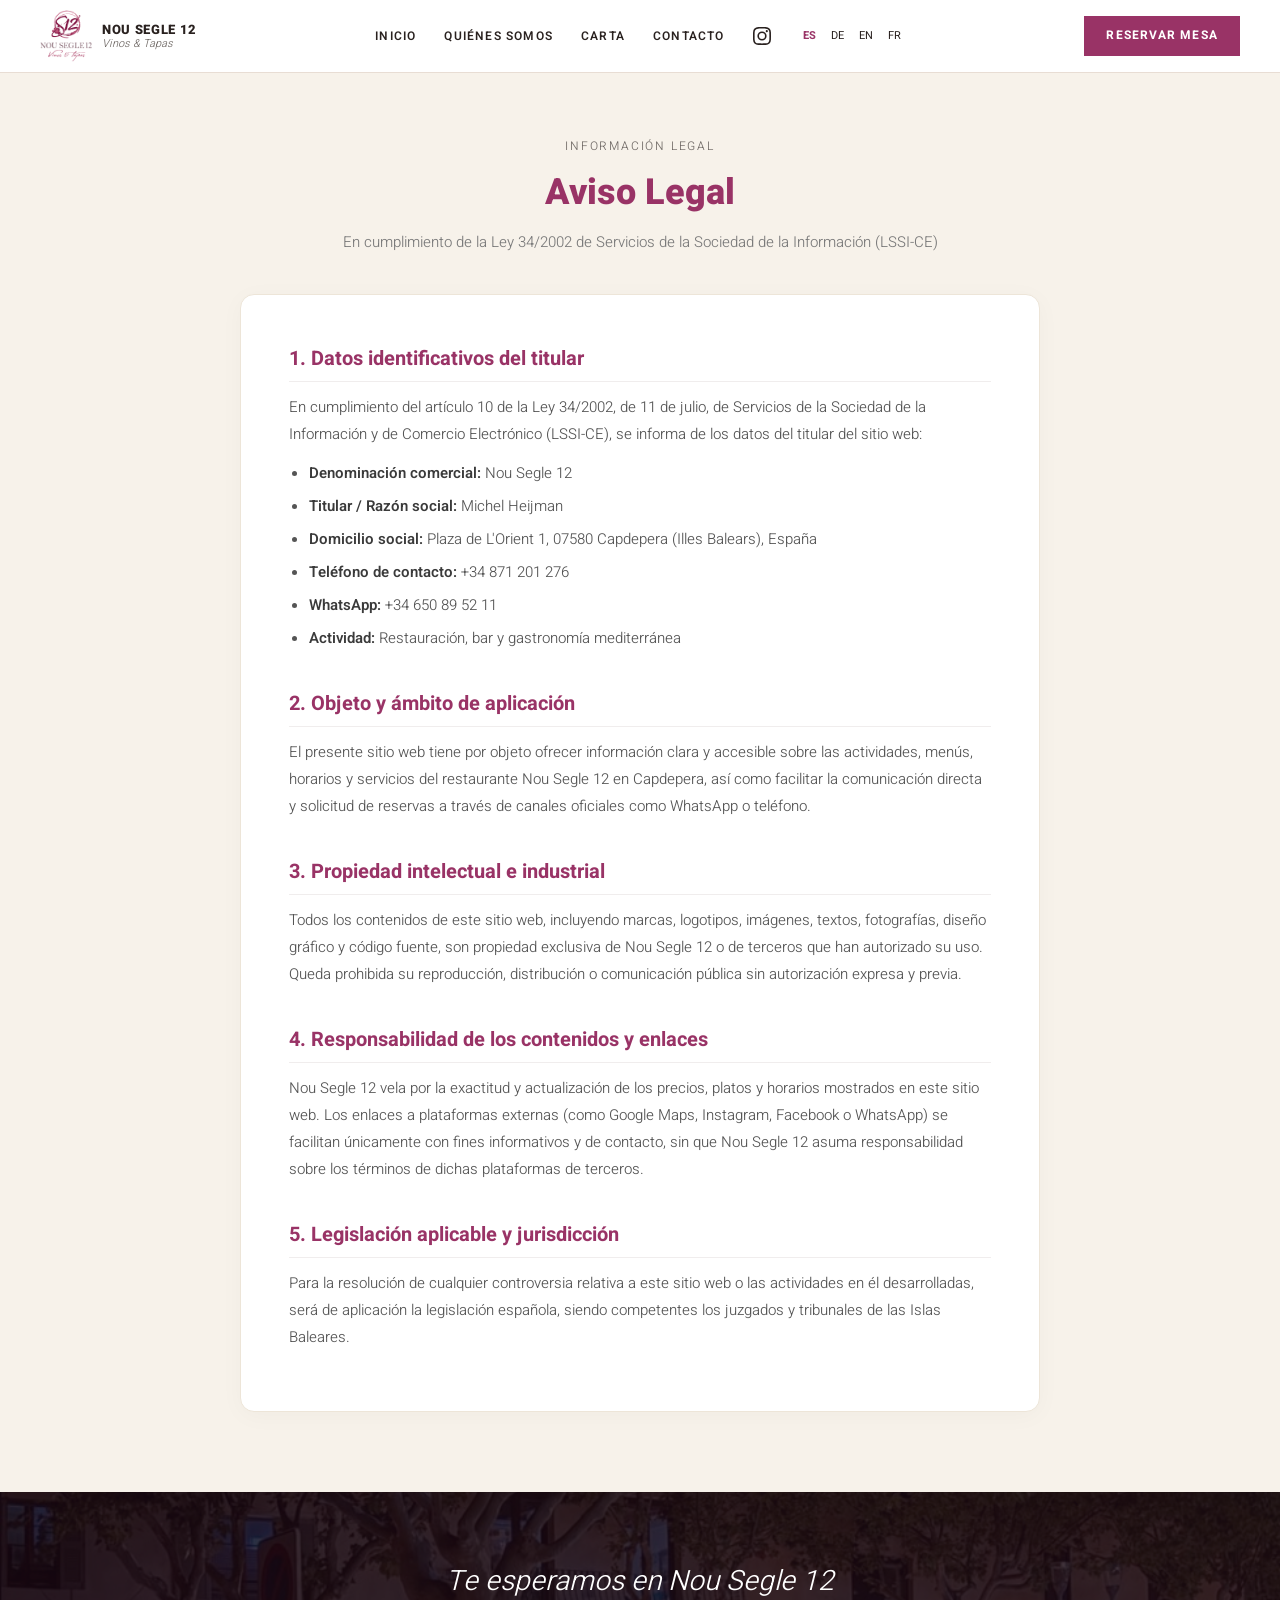
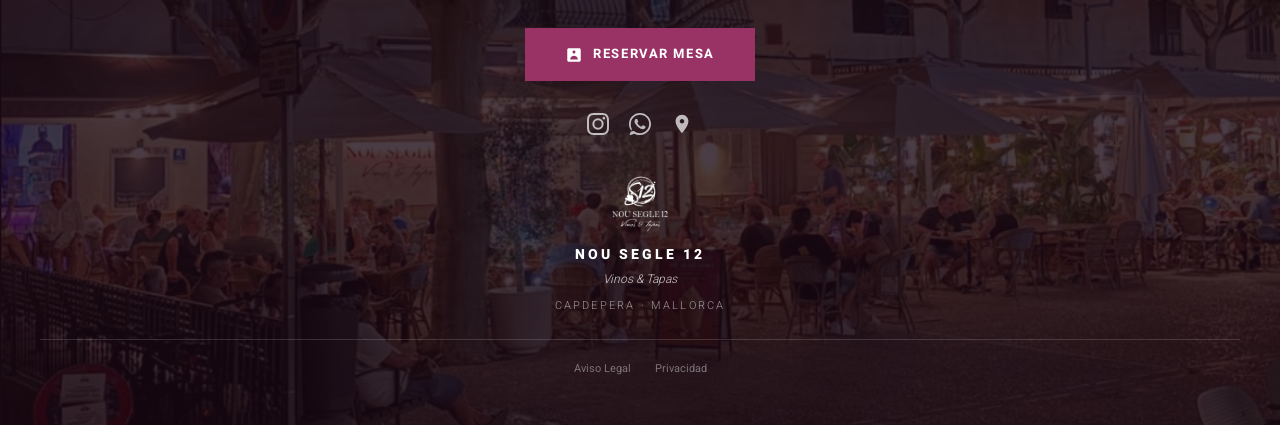
==== aviso-legal.html @ 823f4f40 "Unify nav, footer, colors and translations across all pages - Replace old nav with nav-v2 on all pag" ====
<!DOCTYPE html>
<html lang="es">
<head>
  <meta charset="UTF-8">
  <meta name="viewport" content="width=device-width, initial-scale=1.0">
  <title>Aviso Legal — Nou Segle 12</title>
  <link rel="preconnect" href="https://fonts.googleapis.com">
  <link href="https://fonts.googleapis.com/css2?family=Heebo:wght@300;400;600;800&display=swap" rel="stylesheet">
  <link rel="stylesheet" href="style.css">
  <script src="translations.js" defer></script>
  <style>
    .legal-hero {
      padding: 64px 20px 40px;
      text-align: center;
    }
    .legal-hero h1 {
      font-size: 36px;
      font-weight: 800;
      color: #993366;
      margin-bottom: 8px;
    }
    .legal-hero p {
      font-size: 15px;
      color: #7a7a7a;
      font-weight: 300;
    }
    .legal-container {
      max-width: 840px;
      margin: 0 auto 80px;
      padding: 0 20px;
    }
    .legal-card {
      background: #ffffff;
      border-radius: 14px;
      padding: 48px;
      box-shadow: 0 4px 24px rgba(0,0,0,0.03);
      border: 1px solid #ede5d8;
    }
    .legal-section {
      margin-bottom: 36px;
    }
    .legal-section:last-child {
      margin-bottom: 0;
    }
    .legal-section h2 {
      font-size: 20px;
      font-weight: 700;
      color: #993366;
      margin-bottom: 12px;
      padding-bottom: 6px;
      border-bottom: 1px solid #f0eded;
    }
    .legal-section p, .legal-section ul {
      font-size: 15px;
      color: #555555;
      line-height: 1.8;
      font-weight: 300;
      margin-bottom: 12px;
    }
    .legal-section ul {
      padding-left: 20px;
    }
    .legal-section li {
      margin-bottom: 6px;
    }
    .legal-section strong {
      font-weight: 600;
      color: #3a3a3a;
    }
    @media (max-width: 768px) {
      .legal-card {
        padding: 28px 20px;
      }
      .legal-hero h1 {
        font-size: 28px;
      }
    }
  </style>
</head>
<body>

  <!-- ==================== NAVIGATIE ==================== -->
  <nav class="nav-v2 nav-solid">
    <div class="nav-v2-inner">
      <a href="index.html" class="nav-v2-logo">
        <img src="Brand_assets/Images/Nousegle12_logo.png" alt="Nou Segle 12">
        <div class="nav-v2-logo-tekst">
          <div class="nav-v2-logo-naam">Nou Segle 12</div>
          <div class="nav-v2-logo-sub">Vinos &amp; Tapas</div>
        </div>
      </a>
      <button class="nav-v2-toggle" aria-label="Menu" id="navToggle">
        <span></span><span></span><span></span>
      </button>
      <ul class="nav-v2-links" id="navLinks">
        <li><a href="index.html" data-i18n="nav_home">Inicio</a></li>
        <li><a href="quienes-somos.html" data-i18n="nav_quienes">Quiénes somos</a></li>
        <li><a href="carta.html" data-i18n="nav_carta">Nuestra cocina</a></li>
        <li><a href="contacto.html" data-i18n="nav_contacto">Contacto</a></li>
        <li class="nav-icon">
          <a href="https://www.instagram.com/nou_segle_12/" target="_blank" rel="noopener" aria-label="Instagram">
            <svg viewBox="0 0 24 24" fill="currentColor"><path d="M12 2.163c3.204 0 3.584.012 4.85.07 3.252.148 4.771 1.691 4.919 4.919.058 1.265.069 1.645.069 4.849 0 3.205-.012 3.584-.069 4.849-.149 3.225-1.664 4.771-4.919 4.919-1.266.058-1.644.07-4.85.07-3.204 0-3.584-.012-4.849-.07-3.26-.149-4.771-1.699-4.919-4.92-.058-1.265-.07-1.644-.07-4.849 0-3.204.013-3.583.07-4.849.149-3.227 1.664-4.771 4.919-4.919 1.266-.057 1.645-.069 4.849-.069zM12 0C8.741 0 8.333.014 7.053.072 2.695.272.273 2.69.073 7.052.014 8.333 0 8.741 0 12c0 3.259.014 3.668.072 4.948.2 4.358 2.618 6.78 6.98 6.98C8.333 23.986 8.741 24 12 24c3.259 0 3.668-.014 4.948-.072 4.354-.2 6.782-2.618 6.979-6.98.059-1.28.073-1.689.073-4.948 0-3.259-.014-3.667-.072-4.947-.196-4.354-2.617-6.78-6.979-6.98C15.668.014 15.259 0 12 0zm0 5.838a6.162 6.162 0 100 12.324 6.162 6.162 0 000-12.324zM12 16a4 4 0 110-8 4 4 0 010 8zm6.406-11.845a1.44 1.44 0 100 2.881 1.44 1.44 0 000-2.881z"/></svg>
          </a>
        </li>
        <li>
          <div class="lang-switch">
            <a href="#" data-lang="es" class="active">ES</a>
            <a href="#" data-lang="de">DE</a>
            <a href="#" data-lang="en">EN</a>
            <a href="#" data-lang="fr">FR</a>
          </div>
        </li>
      </ul>
      <div class="nav-v2-btn-wrap">
        <a href="https://wa.me/34650895211?text=Hola!%20Quisiera%20reservar%20una%20mesa%20para%20%5Bn%C2%BA%20personas%5D%20personas%2C%20el%20d%C3%ADa%20%5Bfecha%5D%20a%20las%20%5Bhora%5D.%20A%20nombre%20de%3A%20%5Bnombre%5D.%20%C2%A1Gracias!" target="_blank" rel="noopener" class="nav-v2-btn" data-i18n-href="whatsapp_href_reservar">
          <span data-i18n="btn_reservar_mesa">Reservar mesa</span>
        </a>
      </div>
    </div>
  </nav>

  <!-- ==================== HEADER ==================== -->
  <div class="legal-hero">
    <span class="section-label" data-i18n="legal_label">Información legal</span>
    <h1 data-i18n="legal_title">Aviso Legal</h1>
    <p data-i18n="legal_sub">En cumplimiento de la Ley 34/2002 de Servicios de la Sociedad de la Información (LSSI-CE)</p>
  </div>

  <!-- ==================== INHOUD ==================== -->
  <div class="legal-container">
    <div class="legal-card">

      <div class="legal-section">
        <h2 data-i18n="legal_sec1_title">1. Datos identificativos del titular</h2>
        <p data-i18n="legal_sec1_body">En cumplimiento del artículo 10 de la Ley 34/2002, de 11 de julio, de Servicios de la Sociedad de la Información y de Comercio Electrónico (LSSI-CE), se informa de los datos del titular del sitio web:</p>
        <ul>
          <li><strong>Denominación comercial:</strong> Nou Segle 12</li>
          <li><strong>Titular / Razón social:</strong> Michel Heijman</li>
          <li><strong>Domicilio social:</strong> Plaza de L'Orient 1, 07580 Capdepera (Illes Balears), España</li>
          <li><strong>Teléfono de contacto:</strong> +34 871 201 276</li>
          <li><strong>WhatsApp:</strong> +34 650 89 52 11</li>
          <li><strong>Actividad:</strong> Restauración, bar y gastronomía mediterránea</li>
        </ul>
      </div>

      <div class="legal-section">
        <h2 data-i18n="legal_sec2_title">2. Objeto y ámbito de aplicación</h2>
        <p data-i18n="legal_sec2_body">El presente sitio web tiene por objeto ofrecer información clara y accesible sobre las actividades, menús, horarios y servicios del restaurante Nou Segle 12 en Capdepera, así como facilitar la comunicación directa y solicitud de reservas a través de canales oficiales como WhatsApp o teléfono.</p>
      </div>

      <div class="legal-section">
        <h2 data-i18n="legal_sec3_title">3. Propiedad intelectual e industrial</h2>
        <p data-i18n="legal_sec3_body">Todos los contenidos de este sitio web, incluyendo marcas, logotipos, imágenes, textos, fotografías, diseño gráfico y código fuente, son propiedad exclusiva de Nou Segle 12 o de terceros que han autorizado su uso. Queda prohibida su reproducción, distribución o comunicación pública sin autorización expresa y previa.</p>
      </div>

      <div class="legal-section">
        <h2 data-i18n="legal_sec4_title">4. Responsabilidad de los contenidos y enlaces</h2>
        <p data-i18n="legal_sec4_body">Nou Segle 12 vela por la exactitud y actualización de los precios, platos y horarios mostrados en este sitio web. Los enlaces a plataformas externas (como Google Maps, Instagram, Facebook o WhatsApp) se facilitan únicamente con fines informativos y de contacto, sin que Nou Segle 12 asuma responsabilidad sobre los términos de dichas plataformas de terceros.</p>
      </div>

      <div class="legal-section">
        <h2 data-i18n="legal_sec5_title">5. Legislación aplicable y jurisdicción</h2>
        <p data-i18n="legal_sec5_body">Para la resolución de cualquier controversia relativa a este sitio web o las actividades en él desarrolladas, será de aplicación la legislación española, siendo competentes los juzgados y tribunales de las Islas Baleares.</p>
      </div>

    </div>
  </div>

  <!-- ==================== FOOTER ==================== -->
  <footer class="footer-final">
    <div class="footer-final-bg" style="background-image:url('Brand_assets/Images/Sfeer_foto.jpg');"></div>
    <div class="footer-final-overlay"></div>
    <div class="footer-final-content">
      <p class="footer-final-cta" data-i18n="footer_cta">Te esperamos en Nou Segle 12</p>
      <a href="https://wa.me/34650895211?text=Hola!%20Quisiera%20reservar%20una%20mesa%20para%20%5Bn%C2%BA%20personas%5D%20personas%2C%20el%20d%C3%ADa%20%5Bfecha%5D%20a%20las%20%5Bhora%5D.%20A%20nombre%20de%3A%20%5Bnombre%5D.%20%C2%A1Gracias!" target="_blank" rel="noopener" class="footer-final-btn" data-i18n-href="whatsapp_href_reservar">
        <svg width="18" height="18" viewBox="0 0 24 24" fill="currentColor"><path d="M19 3H5c-1.1 0-2 .9-2 2v14c0 1.1.9 2 2 2h14c1.1 0 2-.9 2-2V5c0-1.1-.9-2-2-2zm-7 3c1.1 0 2 .9 2 2s-.9 2-2 2-2-.9-2-2 .9-2 2-2zm5 12H7v-1c0-2.67 3.33-4 5-4s5 1.33 5 4v1z"/></svg>
        <span data-i18n="btn_reservar_mesa">Reservar mesa</span>
      </a>
      <div class="footer-final-icons">
        <a href="https://www.instagram.com/nou_segle_12/" target="_blank" rel="noopener" aria-label="Instagram">
          <svg width="22" height="22" viewBox="0 0 24 24" fill="currentColor"><path d="M12 2.163c3.204 0 3.584.012 4.85.07 3.252.148 4.771 1.691 4.919 4.919.058 1.265.069 1.645.069 4.849 0 3.205-.012 3.584-.069 4.849-.149 3.225-1.664 4.771-4.919 4.919-1.266.058-1.644.07-4.85.07-3.204 0-3.584-.012-4.849-.07-3.26-.149-4.771-1.699-4.919-4.92-.058-1.265-.07-1.644-.07-4.849 0-3.204.013-3.583.07-4.849.149-3.227 1.664-4.771 4.919-4.919 1.266-.057 1.645-.069 4.849-.069zM12 0C8.741 0 8.333.014 7.053.072 2.695.272.273 2.69.073 7.052.014 8.333 0 8.741 0 12c0 3.259.014 3.668.072 4.948.2 4.358 2.618 6.78 6.98 6.98C8.333 23.986 8.741 24 12 24c3.259 0 3.668-.014 4.948-.072 4.354-.2 6.782-2.618 6.979-6.98.059-1.28.073-1.689.073-4.948 0-3.259-.014-3.667-.072-4.947-.196-4.354-2.617-6.78-6.979-6.98C15.668.014 15.259 0 12 0zm0 5.838a6.162 6.162 0 100 12.324 6.162 6.162 0 000-12.324zM12 16a4 4 0 110-8 4 4 0 010 8zm6.406-11.845a1.44 1.44 0 100 2.881 1.44 1.44 0 000-2.881z"/></svg>
        </a>
        <a href="https://wa.me/34650895211" target="_blank" rel="noopener" aria-label="WhatsApp">
          <svg width="22" height="22" viewBox="0 0 24 24" fill="currentColor"><path d="M17.472 14.382c-.297-.149-1.758-.867-2.03-.967-.273-.099-.471-.148-.67.15-.197.297-.767.966-.94 1.164-.173.199-.347.223-.644.075-.297-.15-1.255-.463-2.39-1.475-.883-.788-1.48-1.761-1.653-2.059-.173-.297-.018-.458.13-.606.134-.133.298-.347.446-.52.149-.174.198-.298.298-.497.099-.198.05-.371-.025-.52-.075-.149-.669-1.612-.916-2.207-.242-.579-.487-.5-.669-.51-.173-.008-.371-.01-.57-.01-.198 0-.52.074-.792.372-.272.297-1.04 1.016-1.04 2.479 0 1.462 1.065 2.875 1.213 3.074.149.198 2.096 3.2 5.077 4.487.709.306 1.262.489 1.694.625.712.227 1.36.195 1.871.118.571-.085 1.758-.719 2.006-1.413.248-.694.248-1.289.173-1.413-.074-.124-.272-.198-.57-.347z"/><path d="M12 0C5.373 0 0 5.373 0 12c0 2.625.846 5.059 2.284 7.034L.789 23.492a.5.5 0 00.611.611l4.458-1.495A11.944 11.944 0 0012 24c6.627 0 12-5.373 12-12S18.627 0 12 0zm0 22c-2.37 0-4.567-.818-6.3-2.187l-.44-.362-3.2 1.073 1.073-3.2-.362-.44A9.955 9.955 0 012 12C2 6.486 6.486 2 12 2s10 4.486 10 10-4.486 10-10 10z"/></svg>
        </a>
        <a href="https://maps.google.com/?q=Plaza+de+L'Orient+1,+07850+Capdepera,+Mallorca" target="_blank" rel="noopener" aria-label="Ubicación">
          <svg width="22" height="22" viewBox="0 0 24 24" fill="currentColor"><path d="M12 2C8.13 2 5 5.13 5 9c0 5.25 7 13 7 13s7-7.75 7-13c0-3.87-3.13-7-7-7zm0 9.5c-1.38 0-2.5-1.12-2.5-2.5s1.12-2.5 2.5-2.5 2.5 1.12 2.5 2.5-1.12 2.5-2.5 2.5z"/></svg>
        </a>
      </div>
      <img src="Brand_assets/Images/Nousegle12_logo.png" alt="Nou Segle 12" class="footer-final-logo">
      <p class="footer-final-naam">NOU SEGLE 12</p>
      <p class="footer-final-sub">Vinos &amp; Tapas</p>
      <p class="footer-final-ciudad">CAPDEPERA · MALLORCA</p>
      <div class="footer-final-legal">
        <a href="aviso-legal.html" data-i18n="footer_legal">Aviso Legal</a>
        <a href="privacidad.html" data-i18n="footer_privacy">Privacidad</a>
      </div>
    </div>
  </footer>

</body>
</html>
---- style.css ----
/* ============================================
   Nou Segle 12 — Shared Stylesheet
   ============================================ */

/* --- Reset & Base --- */
*, *::before, *::after {
  margin: 0;
  padding: 0;
  box-sizing: border-box;
}

html {
  scroll-behavior: smooth;
}

body {
  font-family: 'Heebo', sans-serif;
  font-weight: 400;
  font-size: 16px;
  line-height: 1.6;
  color: #29211F;
  background: #F7F2EA;
}

img {
  display: block;
  max-width: 100%;
  height: auto;
}

a {
  text-decoration: none;
  color: inherit;
}

/* --- Container --- */
.container {
  max-width: 1100px;
  margin: 0 auto;
  padding-left: 40px;
  padding-right: 40px;
}

/* --- Navigatie --- */
.nav {
  background: transparent;
  border-bottom: none;
  padding: 20px 40px;
  position: absolute;
  top: 0;
  left: 0;
  right: 0;
  z-index: 100;
}

.nav--solid {
  background: #F7F2EA;
  border-bottom: 1px solid #e8ddd4;
  padding: 10px 40px;
  position: sticky;
}

.nav--transparent .nav-links a,
.nav--transparent .lang-switch a {
  color: rgba(255,255,255,0.9);
}

.nav--transparent .nav-links a:hover,
.nav--transparent .nav-links a.active,
.nav--transparent .lang-switch a:hover,
.nav--transparent .lang-switch a.active {
  color: #C95D93;
}

.nav--transparent .nav-toggle span {
  background: #ffffff;
}

.nav-inner {
  max-width: 1100px;
  margin: 0 auto;
  display: flex;
  justify-content: space-between;
  align-items: center;
}

.nav-logo img {
  height: 48px;
}

.nav-links {
  display: flex;
  align-items: center;
  gap: 32px;
  list-style: none;
}

.nav-links a {
  font-size: 14px;
  font-weight: 400;
  color: #29211F;
  transition: color 0.2s;
}

.nav-links a:hover,
.nav-links a.active {
  color: #993366;
}

.lang-switch {
  display: flex;
  gap: 8px;
  font-size: 12px;
  font-weight: 300;
  color: #706A66;
}

.lang-switch a {
  color: #706A66;
  transition: color 0.2s;
}

.lang-switch a:hover,
.lang-switch a.active {
  color: #993366;
  font-weight: 600;
}

/* --- Hero --- */
.hero {
  position: relative;
  height: 100vh;
  min-height: 560px;
  overflow: hidden;
  display: flex;
  align-items: flex-end;
  margin-top: 0;
}

.hero-media {
  position: absolute;
  inset: 0;
  z-index: 0;
}

.hero-media img,
.hero-media video {
  width: 100%;
  height: 100%;
  object-fit: cover;
}

.hero-media[style*="background-image"] {
  background-size: cover;
  background-position: center center;
  background-repeat: no-repeat;
}

.hero-overlay {
  position: absolute;
  inset: 0;
  background: linear-gradient(
    to top,
    rgba(89, 16, 61, 0.6) 0%,
    rgba(89, 16, 61, 0.1) 50%,
    transparent 100%
  );
  z-index: 1;
}

.hero-content {
  position: relative;
  z-index: 2;
  padding: 48px;
}

.hero-content h1 {
  font-size: 52px;
  font-weight: 800;
  color: #ffffff;
  line-height: 1.1;
  margin-bottom: 8px;
}

.hero-content .hero-sub {
  font-size: 36px;
  font-weight: 300;
  color: #ffffff;
  margin-bottom: 24px;
  line-height: 1.2;
  font-style: italic;
}

/* --- Knoppen --- */
.btn-whatsapp {
  display: inline-flex;
  align-items: center;
  gap: 8px;
  background: #61a229;
  color: #ffffff;
  font-family: 'Heebo', sans-serif;
  font-weight: 600;
  font-size: 14px;
  padding: 14px 32px;
  border-radius: 28px;
  border: none;
  cursor: pointer;
  transition: background 0.2s;
}

.btn-whatsapp:hover {
  background: #528a22;
}

.btn-whatsapp svg {
  width: 18px;
  height: 18px;
  fill: #ffffff;
}

.btn-secundair {
  display: inline-block;
  color: #993366;
  font-family: 'Heebo', sans-serif;
  font-weight: 600;
  font-size: 14px;
  padding: 12px 28px;
  border-radius: 28px;
  border: 2px solid #993366;
  transition: background 0.2s, color 0.2s;
}

.btn-secundair:hover {
  background: #993366;
  color: #ffffff;
}

.btn-link {
  color: #993366;
  font-weight: 600;
  font-size: 14px;
  border-bottom: 1px solid #993366;
  padding-bottom: 2px;
  transition: color 0.2s;
}

.btn-link:hover {
  color: #AF3B75;
  border-color: #AF3B75;
}

/* --- Sectietitels --- */
.section-label {
  font-size: 12px;
  font-weight: 300;
  letter-spacing: 0.15em;
  text-transform: uppercase;
  color: #706A66;
  margin-bottom: 8px;
  display: block;
}

.section-title {
  font-size: 28px;
  font-weight: 600;
  color: #AF3B75;
  margin-bottom: 16px;
}

/* --- Michel sectie --- */
.michel {
  padding: 80px 40px;
}

.michel-inner {
  max-width: 1100px;
  margin: 0 auto;
  display: grid;
  grid-template-columns: 1fr 1fr;
  gap: 64px;
  align-items: center;
}

.michel-foto {
  position: relative;
  border-radius: 12px;
  overflow: hidden;
}

.michel-foto img,
.michel-foto video {
  width: 100%;
  aspect-ratio: 4 / 5;
  object-fit: cover;
}

/* Placeholder styling */
.placeholder {
  background: #d8c8c8;
  display: flex;
  align-items: center;
  justify-content: center;
  color: #706A66;
  font-size: 14px;
  font-weight: 300;
  text-align: center;
  padding: 20px;
}

.placeholder--hero {
  width: 100%;
  height: 100%;
}

.placeholder--portrait {
  width: 100%;
  aspect-ratio: 4 / 5;
  border-radius: 12px;
}

.placeholder--square {
  width: 100%;
  aspect-ratio: 1;
  border-radius: 4px;
}

.placeholder--landscape {
  width: 100%;
  aspect-ratio: 16 / 9;
  border-radius: 8px;
}

.michel-tekst h2 {
  font-size: 32px;
  font-weight: 800;
  color: #AF3B75;
  margin: 8px 0 16px;
}

.michel-tekst p {
  color: #29211F;
  line-height: 1.7;
  margin-bottom: 24px;
}

/* --- Video showcase sectie --- */
.video-showcase {
  padding: 72px 0 64px;
}

.video-showcase-header {
  max-width: 1100px;
  margin: 0 auto;
  padding: 0 40px 32px;
}

.video-showcase-header h2 {
  font-size: 28px;
  font-weight: 800;
  color: #AF3B75;
  margin-bottom: 0;
}

.video-main-wrap {
  max-width: 420px;
  margin: 0 auto 20px;
  padding: 0 40px;
}

.video-main-inner {
  border-radius: 12px;
  overflow: hidden;
  background: #1a1a1a;
}

.video-main-inner iframe,
.video-main-inner video {
  width: 100%;
  aspect-ratio: 9 / 16;
  display: block;
  border: none;
  object-fit: cover;
}

.video-grid-wrap {
  max-width: 1100px;
  margin: 0 auto;
  padding: 0 40px;
}

.video-grid {
  display: grid;
  grid-template-columns: repeat(6, 1fr);
  gap: 12px;
}

.video-grid-item {
  border-radius: 8px;
  overflow: hidden;
  background: #1a1a1a;
}

.video-grid-item iframe,
.video-grid-item video {
  width: 100%;
  aspect-ratio: 9 / 16;
  display: block;
  border: none;
  object-fit: cover;
}

/* --- Galerij --- */
.galerij {
  padding: 48px 40px 64px;
}

.galerij-inner {
  max-width: 1100px;
  margin: 0 auto;
}

.galerij-header {
  margin-bottom: 24px;
}

.galerij-grid {
  display: grid;
  grid-template-columns: repeat(3, 1fr);
  gap: 8px;
}

.galerij-grid img,
.galerij-grid .placeholder {
  width: 100%;
  aspect-ratio: 1;
  object-fit: cover;
  border-radius: 4px;
}

/* --- ¿Quieres ver más? --- */
.quieres-ver-mas {
  padding: 48px 40px;
  text-align: center;
}

.quieres-inner {
  max-width: 700px;
  margin: 0 auto;
}

.quieres-inner h3 {
  font-size: 22px;
  font-weight: 600;
  color: #AF3B75;
  margin-bottom: 24px;
}

.quieres-grid {
  display: grid;
  grid-template-columns: repeat(4, 1fr);
  gap: 16px;
}

.quieres-item {
  display: block;
  text-align: center;
  transition: opacity 0.2s;
}

.quieres-item:hover {
  opacity: 0.8;
}

.quieres-item .placeholder {
  border-radius: 8px;
  aspect-ratio: 1;
  margin-bottom: 8px;
}

.quieres-item span {
  font-size: 13px;
  font-weight: 600;
  color: #AF3B75;
}

/* --- Quiénes somos (homepage) --- */
.quienes-home {
  padding: 72px 40px;
  background: #F7F2EA;
}

.quienes-home-inner {
  max-width: 800px;
  margin: 0 auto;
  text-align: center;
}

.quienes-home-inner h2 {
  font-size: 28px;
  font-weight: 800;
  color: #AF3B75;
  margin: 8px 0 24px;
}

.quienes-home-inner p {
  font-size: 16px;
  line-height: 1.8;
  color: #29211F;
}

/* --- Un lugar para todos --- */
.lugar-para-todos {
  position: relative;
  min-height: 400px;
  display: flex;
  align-items: center;
  justify-content: center;
  text-align: center;
  overflow: hidden;
}

.lugar-media {
  position: absolute;
  inset: 0;
  background-size: cover;
  background-position: center;
  background-repeat: no-repeat;
}

.lugar-overlay {
  position: absolute;
  inset: 0;
  background: rgba(89, 16, 61, 0.55);
}

.lugar-content {
  position: relative;
  z-index: 1;
  padding: 80px 40px;
  color: #ffffff;
  max-width: 700px;
}

.lugar-content h2 {
  font-size: 32px;
  font-weight: 800;
  margin-bottom: 16px;
}

.lugar-content p {
  font-size: 18px;
  font-weight: 300;
  line-height: 1.7;
  color: rgba(255,255,255,0.9);
}

/* --- Team (homepage) --- */
.team-home {
  padding: 72px 40px;
}

.team-home-inner {
  max-width: 1100px;
  margin: 0 auto;
  text-align: center;
}

.team-home-inner h2 {
  font-size: 28px;
  font-weight: 800;
  color: #AF3B75;
  margin: 8px 0 40px;
}

.team-grid {
  display: grid;
  grid-template-columns: repeat(4, 1fr);
  gap: 32px;
}

.team-member img {
  width: 100%;
  aspect-ratio: 3 / 4;
  object-fit: cover;
  border-radius: 10px;
  margin-bottom: 12px;
}

.team-member h4 {
  font-size: 16px;
  font-weight: 600;
  color: #AF3B75;
  margin-bottom: 4px;
}

.team-member p {
  font-size: 13px;
  color: #706A66;
  font-weight: 300;
}

/* --- Sectie scheiding --- */
.divider {
  border: none;
  border-top: 1px solid #e8ddd4;
  margin: 0 auto;
  max-width: 1100px;
}

/* --- Praktisch blok --- */
.praktisch {
  padding: 64px 40px;
  background: #F7F2EA;
}

.praktisch-inner {
  max-width: 1100px;
  margin: 0 auto;
  display: grid;
  grid-template-columns: 1fr 1fr 1fr;
  gap: 40px;
  align-items: start;
}

.praktisch-item h3 {
  font-size: 18px;
  font-weight: 600;
  color: #AF3B75;
  margin-bottom: 12px;
}

.praktisch-item p {
  font-size: 15px;
  color: #29211F;
  line-height: 1.6;
}

.praktisch-item .highlight {
  color: #993366;
  font-weight: 600;
}

.praktisch-cta {
  text-align: center;
  padding-top: 32px;
  grid-column: 1 / -1;
}

/* --- Video sectie --- */
.video-section {
  padding: 48px 40px;
}

.video-section-inner {
  max-width: 1100px;
  margin: 0 auto;
  border-radius: 12px;
  overflow: hidden;
}

.video-section video,
.video-section .placeholder {
  width: 100%;
  aspect-ratio: 16 / 9;
  object-fit: cover;
}

/* --- Sfeer-band (parallax) --- */
.sfeer-band {
  background-image: url('Brand_assets/Images/Sfeer_foto.jpg');
  background-size: cover;
  background-position: center;
  background-attachment: fixed;
  position: relative;
  padding: 80px 40px;
  display: flex;
  align-items: center;
  justify-content: center;
  text-align: center;
}

.sfeer-band::before {
  content: '';
  position: absolute;
  inset: 0;
  background: rgba(89, 16, 61, 0.55);
}

.sfeer-band-content {
  position: relative;
  z-index: 1;
  color: #ffffff;
}

.sfeer-band-content p {
  font-size: 22px;
  font-weight: 300;
  font-style: italic;
  line-height: 1.6;
  max-width: 700px;
  margin: 0 auto 24px;
  color: rgba(255,255,255,0.93);
}

.sfeer-band-content .sfeer-naam {
  font-size: 13px;
  letter-spacing: 0.15em;
  text-transform: uppercase;
  color: #C95D93;
  font-weight: 300;
}

/* --- Reviews sectie --- */
.reviews-sectie {
  padding: 72px 40px;
  background: #F7F2EA;
}

.reviews-inner {
  max-width: 1100px;
  margin: 0 auto;
}

.reviews-header {
  text-align: center;
  margin-bottom: 40px;
}

.reviews-header h2 {
  font-size: 28px;
  font-weight: 800;
  color: #AF3B75;
  margin-bottom: 8px;
}

.reviews-sterren-totaal {
  display: flex;
  align-items: center;
  justify-content: center;
  gap: 10px;
  margin-top: 8px;
}

.reviews-sterren-totaal .sterren {
  color: #f4b400;
  font-size: 20px;
  letter-spacing: 2px;
}

.reviews-sterren-totaal .score {
  font-size: 14px;
  color: #706A66;
  font-weight: 300;
}

.reviews-grid {
  display: grid;
  grid-template-columns: repeat(3, 1fr);
  gap: 24px;
}

.review-kaart {
  background: #ffffff;
  border: 1px solid #e8ddd4;
  border-radius: 12px;
  padding: 28px;
}

.review-sterren {
  color: #f4b400;
  font-size: 16px;
  letter-spacing: 2px;
  margin-bottom: 12px;
}

.review-tekst {
  font-size: 15px;
  color: #29211F;
  line-height: 1.7;
  font-style: italic;
  margin-bottom: 20px;
}

.review-auteur {
  display: flex;
  align-items: center;
  gap: 12px;
}

.review-avatar {
  width: 40px;
  height: 40px;
  border-radius: 50%;
  background: #d8c8c8;
  display: flex;
  align-items: center;
  justify-content: center;
  font-size: 16px;
  font-weight: 600;
  color: #993366;
  flex-shrink: 0;
}

.review-naam {
  font-size: 14px;
  font-weight: 600;
  color: #29211F;
}

.review-datum {
  font-size: 12px;
  color: #706A66;
  font-weight: 300;
}

/* --- Footer --- */
.footer {
  border-top: 1px solid #e8ddd4;
  padding: 24px 40px;
  font-size: 12px;
  color: #706A66;
}

.footer-content {
  max-width: 1100px;
  margin: 0 auto;
  display: flex;
  justify-content: space-between;
  align-items: center;
  flex-wrap: wrap;
  gap: 16px;
}

.footer-links {
  display: flex;
  gap: 16px;
}

.footer-links a {
  color: #706A66;
  transition: color 0.2s;
}

.footer-links a:hover {
  color: #993366;
}

.footer-social {
  display: flex;
  gap: 12px;
}

.footer-social a {
  color: #706A66;
  transition: color 0.2s;
}

.footer-social a:hover {
  color: #993366;
}

.footer-social svg {
  width: 20px;
  height: 20px;
}

/* --- Donkere footer met CTA --- */
.footer--dark {
  position: relative;
  border-top: none;
  padding: 0;
  color: #ffffff;
  overflow: hidden;
}

.footer-bg {
  position: absolute;
  inset: 0;
  background-size: cover;
  background-position: center;
  background-repeat: no-repeat;
}

.footer-dark-overlay {
  position: absolute;
  inset: 0;
  background: rgba(40, 10, 30, 0.8);
}

.footer-dark-content {
  position: relative;
  z-index: 1;
  max-width: 600px;
  margin: 0 auto;
  padding: 64px 40px;
  text-align: center;
}

.footer-logo {
  height: 64px;
  margin: 0 auto 20px;
}

.footer-info {
  margin-bottom: 32px;
}

.footer-nombre {
  font-size: 20px;
  font-weight: 600;
  margin-bottom: 8px;
}

.footer-info p {
  font-size: 14px;
  color: rgba(255,255,255,0.75);
  line-height: 1.6;
  margin-bottom: 4px;
}

.footer-cta-text {
  font-size: 22px;
  font-weight: 600;
  color: #ffffff;
  margin-bottom: 20px;
}

.footer--dark .btn-whatsapp {
  margin-bottom: 32px;
}

.footer-bottom {
  padding-top: 24px;
  border-top: 1px solid rgba(255,255,255,0.15);
  display: flex;
  flex-direction: column;
  align-items: center;
  gap: 12px;
}

.footer--dark .footer-social a {
  color: rgba(255,255,255,0.6);
}

.footer--dark .footer-social a:hover {
  color: #C95D93;
}

.footer--dark .footer-links a {
  color: rgba(255,255,255,0.5);
  font-size: 12px;
}

.footer--dark .footer-links a:hover {
  color: #C95D93;
}

.footer-copy {
  font-size: 11px;
  color: rgba(255,255,255,0.4);
}

/* --- Hamburger menu (mobiel) --- */
.nav-toggle {
  display: none;
  background: none;
  border: none;
  cursor: pointer;
  padding: 8px;
  border-radius: 6px;
  z-index: 101;
}

.nav-toggle span {
  display: block;
  width: 24px;
  height: 2.5px;
  background: #29211F;
  margin: 5px 0;
  border-radius: 2px;
  transition: transform 0.25s ease, opacity 0.25s ease, background 0.25s ease;
}

.nav-toggle.open span:nth-child(1) {
  transform: translateY(7.5px) rotate(45deg);
  background: #AF3B75 !important;
}
.nav-toggle.open span:nth-child(2) {
  opacity: 0;
}
.nav-toggle.open span:nth-child(3) {
  transform: translateY(-7.5px) rotate(-45deg);
  background: #AF3B75 !important;
}

/* --- Nav V2 (shared across all pages) --- */
.nav-v2 {
  background: transparent;
  border-bottom: none;
  padding: 0 40px;
  position: absolute;
  top: 0;
  left: 0;
  right: 0;
  z-index: 200;
  transition: background 0.3s, border-color 0.3s;
}
.nav-v2.scrolled {
  position: fixed;
  background: #ffffff;
  border-bottom: 1px solid #e8ddd4;
}
.nav-v2.nav-solid {
  position: sticky;
  top: 0;
  background: #ffffff;
  border-bottom: 1px solid #e8ddd4;
}
.nav-v2.scrolled .nav-v2-logo-naam,
.nav-v2.nav-solid .nav-v2-logo-naam { color: #29211F; }
.nav-v2.scrolled .nav-v2-logo-sub,
.nav-v2.nav-solid .nav-v2-logo-sub { color: #706A66; }
.nav-v2.scrolled .nav-v2-links a,
.nav-v2.nav-solid .nav-v2-links a { color: #29211F; }
.nav-v2.scrolled .nav-v2-links a:hover,
.nav-v2.scrolled .nav-v2-links a.active,
.nav-v2.nav-solid .nav-v2-links a:hover,
.nav-v2.nav-solid .nav-v2-links a.active { color: #993366; }
.nav-v2.scrolled .nav-v2-links .nav-icon a,
.nav-v2.nav-solid .nav-v2-links .nav-icon a { color: #29211F; }
.nav-v2.scrolled .nav-v2-toggle span,
.nav-v2.nav-solid .nav-v2-toggle span { background: #29211F; }
.nav-v2-inner {
  max-width: 1200px;
  margin: 0 auto;
  display: flex;
  align-items: center;
  justify-content: space-between;
  height: 72px;
}
.nav-v2-logo {
  display: flex;
  align-items: center;
  gap: 10px;
  text-decoration: none;
}
.nav-v2-logo img {
  height: 52px;
  width: auto;
}
.nav-v2-logo-tekst {
  line-height: 1.2;
}
.nav-v2-logo-naam {
  font-size: 13px;
  font-weight: 800;
  color: #ffffff;
  letter-spacing: 0.05em;
  text-transform: uppercase;
}
.nav-v2-logo-sub {
  font-size: 11px;
  font-weight: 300;
  color: rgba(255,255,255,0.75);
  font-style: italic;
}
.nav-v2-links {
  display: flex;
  align-items: center;
  gap: 28px;
  list-style: none;
}
.nav-v2-links a {
  font-size: 12px;
  font-weight: 600;
  letter-spacing: 0.1em;
  text-transform: uppercase;
  color: rgba(255,255,255,0.9);
  text-decoration: none;
  transition: color 0.2s;
}
.nav-v2-links a:hover,
.nav-v2-links a.active {
  color: #ffffff;
}
.nav-v2-links .nav-icon a {
  color: rgba(255,255,255,0.9);
  display: flex;
  align-items: center;
}
.nav-v2-links .nav-icon a svg {
  width: 18px;
  height: 18px;
}
.nav-v2-links .lang-switch {
  display: flex;
  gap: 6px;
}
.nav-v2-links .lang-switch a {
  font-size: 11px;
  font-weight: 400;
  letter-spacing: 0.05em;
  padding: 2px 4px;
}
.nav-v2-links .lang-switch a.active {
  font-weight: 700;
}
.nav-v2-btn {
  display: inline-flex;
  align-items: center;
  gap: 8px;
  background: #993366;
  color: #ffffff;
  font-size: 12px;
  font-weight: 700;
  letter-spacing: 0.1em;
  text-transform: uppercase;
  padding: 10px 22px;
  border-radius: 0;
  text-decoration: none;
  transition: background 0.2s;
  white-space: nowrap;
}
.nav-v2-btn:hover {
  background: #AF3B75;
}
.nav-v2-toggle {
  display: none;
  background: none;
  border: none;
  cursor: pointer;
  padding: 8px;
}
.nav-v2-toggle span {
  display: block;
  width: 24px;
  height: 2px;
  background: #29211F;
  margin: 5px 0;
  border-radius: 2px;
  transition: all 0.25s;
}

/* --- Footer Final (shared across all pages) --- */
.footer-final {
  position: relative;
  overflow: hidden;
  text-align: center;
}
.footer-final-bg {
  position: absolute;
  inset: 0;
  background-size: cover;
  background-position: center;
}
.footer-final-overlay {
  position: absolute;
  inset: 0;
  background: rgba(25, 8, 20, 0.78);
}
.footer-final-content {
  position: relative;
  z-index: 1;
  padding: 72px 40px 48px;
  color: #ffffff;
}
.footer-final-cta {
  font-size: 28px;
  font-weight: 300;
  font-style: italic;
  color: #ffffff;
  margin-bottom: 28px;
  line-height: 1.3;
}
.footer-final-btn {
  display: inline-flex;
  align-items: center;
  gap: 10px;
  background: #993366;
  color: #ffffff;
  font-size: 13px;
  font-weight: 700;
  letter-spacing: 0.12em;
  text-transform: uppercase;
  padding: 16px 40px;
  border-radius: 0;
  text-decoration: none;
  transition: background 0.2s;
  margin-bottom: 32px;
}
.footer-final-btn:hover { background: #AF3B75; }
.footer-final-icons {
  display: flex;
  justify-content: center;
  gap: 20px;
  margin-bottom: 32px;
}
.footer-final-icons a {
  color: rgba(255,255,255,0.7);
  transition: color 0.2s;
}
.footer-final-icons a:hover { color: #ffffff; }
.footer-final-logo {
  height: 56px;
  margin: 0 auto 12px;
  display: block;
  filter: brightness(0) invert(1);
}
.footer-final-naam {
  font-size: 14px;
  font-weight: 800;
  letter-spacing: 0.2em;
  color: #ffffff;
  margin-bottom: 4px;
}
.footer-final-sub {
  font-size: 12px;
  font-weight: 300;
  font-style: italic;
  color: rgba(255,255,255,0.7);
  margin-bottom: 8px;
}
.footer-final-ciudad {
  font-size: 11px;
  font-weight: 300;
  letter-spacing: 0.2em;
  color: rgba(255,255,255,0.5);
  margin-bottom: 24px;
}
.footer-final-legal {
  display: flex;
  justify-content: center;
  gap: 24px;
  padding-top: 20px;
  border-top: 1px solid rgba(255,255,255,0.15);
}
.footer-final-legal a {
  font-size: 11px;
  color: rgba(255,255,255,0.4);
  text-decoration: none;
}
.footer-final-legal a:hover { color: rgba(255,255,255,0.8); }

/* ============================================
   Responsive
   ============================================ */
@media (max-width: 768px) {
  .nav {
    padding: 14px 20px;
  }
  .nav--solid {
    padding: 12px 20px;
  }

  .nav-toggle {
    display: block;
  }

  .nav-links {
    display: none;
    flex-direction: column;
    position: absolute;
    top: 100%;
    left: 0;
    right: 0;
    background: #ffffff;
    border-bottom: 1px solid #e8ddd4;
    padding: 24px 20px;
    gap: 16px;
    box-shadow: 0 16px 32px rgba(0, 0, 0, 0.12);
    z-index: 999;
  }

  .nav-links.open {
    display: flex;
    animation: navFadeIn 0.2s ease-out;
  }

  @keyframes navFadeIn {
    from {
      opacity: 0;
      transform: translateY(-6px);
    }
    to {
      opacity: 1;
      transform: translateY(0);
    }
  }

  .nav--transparent .nav-links a,
  .nav-links a {
    color: #29211F !important;
    font-size: 16px;
    font-weight: 500;
    padding: 8px 0;
    width: 100%;
    text-align: center;
    display: block;
  }

  .nav--transparent .nav-links a:hover,
  .nav--transparent .nav-links a.active,
  .nav-links a:hover,
  .nav-links a.active {
    color: #993366 !important;
    font-weight: 700;
  }

  .lang-switch {
    width: 100%;
    justify-content: center;
    padding-top: 14px;
    margin-top: 4px;
    border-top: 1px solid #ede5df;
    gap: 14px;
  }

  .nav--transparent .lang-switch a,
  .lang-switch a {
    color: #706A66 !important;
    font-size: 14px;
    padding: 4px 8px;
    width: auto;
  }

  .nav--transparent .lang-switch a:hover,
  .nav--transparent .lang-switch a.active,
  .lang-switch a:hover,
  .lang-switch a.active {
    color: #993366 !important;
    font-weight: 700;
  }

  .hero {
    height: 75vh;
    min-height: 440px;
  }

  .hero-content {
    padding: 32px 20px 40px;
  }

  .hero-content h1 {
    font-size: 32px;
  }

  .hero-content .hero-sub {
    font-size: 24px;
  }

  .container {
    padding-left: 20px;
    padding-right: 20px;
  }

  .michel {
    padding: 48px 20px;
  }

  .michel-inner {
    grid-template-columns: 1fr;
    gap: 32px;
  }

  .galerij {
    padding: 32px 20px;
  }

  .galerij-grid {
    grid-template-columns: repeat(2, 1fr);
    gap: 10px;
  }

  .praktisch {
    padding: 48px 20px;
  }

  .praktisch-inner {
    grid-template-columns: 1fr;
    gap: 32px;
  }

  .video-section {
    padding: 32px 20px;
  }

  .video-showcase-header {
    padding: 0 20px 20px;
  }

  .video-main-wrap {
    padding: 0 20px;
  }

  .video-grid-wrap {
    padding: 0 20px;
  }

  .video-grid {
    grid-template-columns: repeat(2, 1fr);
    gap: 10px;
  }

  .quieres-ver-mas {
    padding: 32px 20px;
  }

  .quieres-grid {
    grid-template-columns: repeat(2, 1fr);
    gap: 12px;
  }

  .quienes-home {
    padding: 48px 20px;
  }

  .lugar-content {
    padding: 48px 20px;
  }

  .lugar-content h2 {
    font-size: 24px;
  }

  .team-home {
    padding: 48px 20px;
  }

  .team-grid {
    grid-template-columns: repeat(2, 1fr);
    gap: 20px;
  }

  .footer-dark-content {
    padding: 48px 20px;
  }

  .footer-content {
    flex-direction: column;
    text-align: center;
    gap: 16px;
  }

  .reviews-sectie {
    padding: 48px 20px;
  }

  .reviews-grid {
    grid-template-columns: 1fr;
    gap: 16px;
  }

  .sfeer-band {
    background-attachment: scroll;
    padding: 64px 20px;
  }

  .btn-whatsapp {
    width: 100%;
    justify-content: center;
    padding: 14px 20px;
  }

  /* Nav V2 mobile */
  .nav-v2 { padding: 0 20px; }
  .nav-v2-links { display: none; }
  .nav-v2-btn-wrap { display: none; }
  .nav-v2-toggle { display: block; }
  .nav-v2-inner { height: 60px; }
  .nav-v2-links.open {
    display: flex;
    flex-direction: column;
    position: absolute;
    top: 60px;
    left: 0;
    right: 0;
    background: #ffffff;
    border-bottom: 1px solid #e8ddd4;
    padding: 20px;
    gap: 16px;
    z-index: 999;
    box-shadow: 0 8px 24px rgba(0,0,0,0.1);
  }
  .nav-v2-links.open a { color: #29211F; font-size: 14px; }
  .nav-v2-links.open a:hover,
  .nav-v2-links.open a.active { color: #993366; }
  .nav-v2-links.open .lang-switch {
    padding-top: 12px;
    border-top: 1px solid #ede5df;
    justify-content: center;
    width: 100%;
  }
  .nav-v2-links.open .lang-switch a { font-size: 13px; padding: 4px 8px; }

  .footer-final-cta { font-size: 22px; }
  .footer-final-content { padding: 48px 20px 32px; }
}
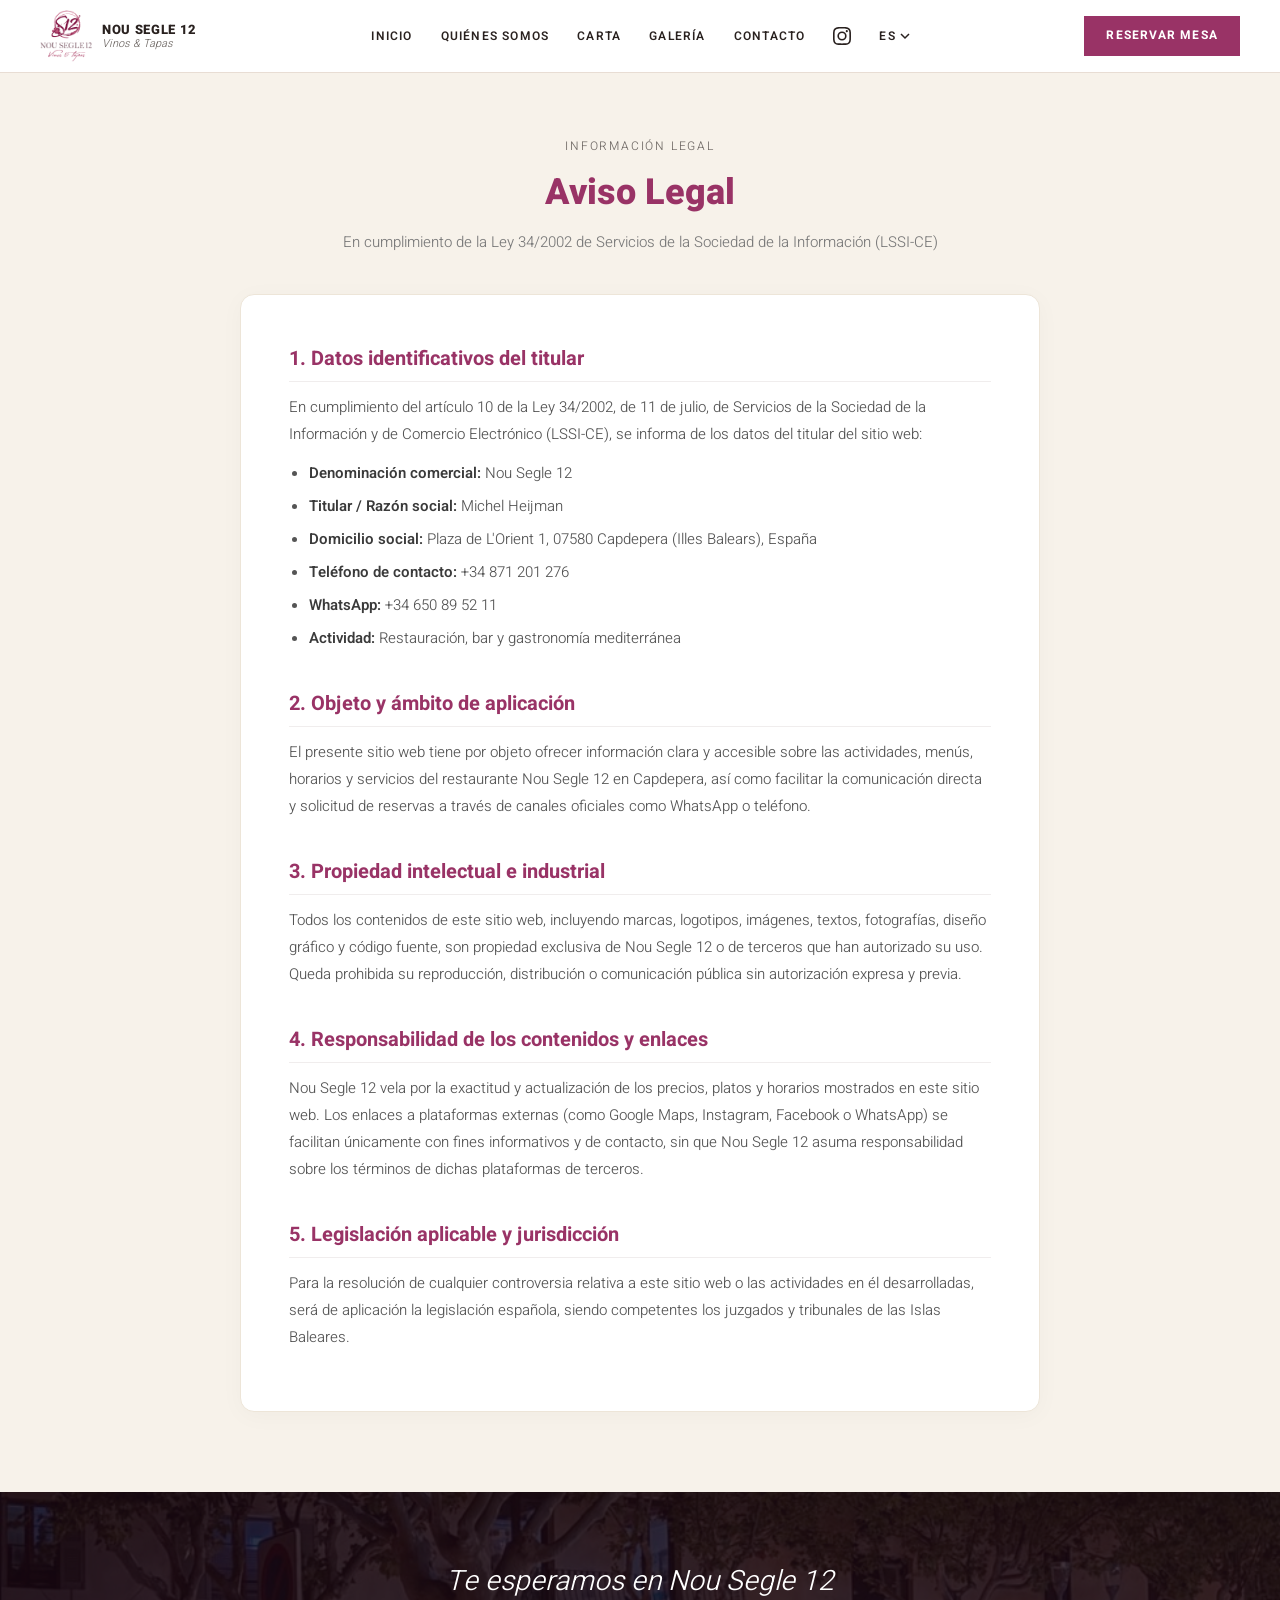
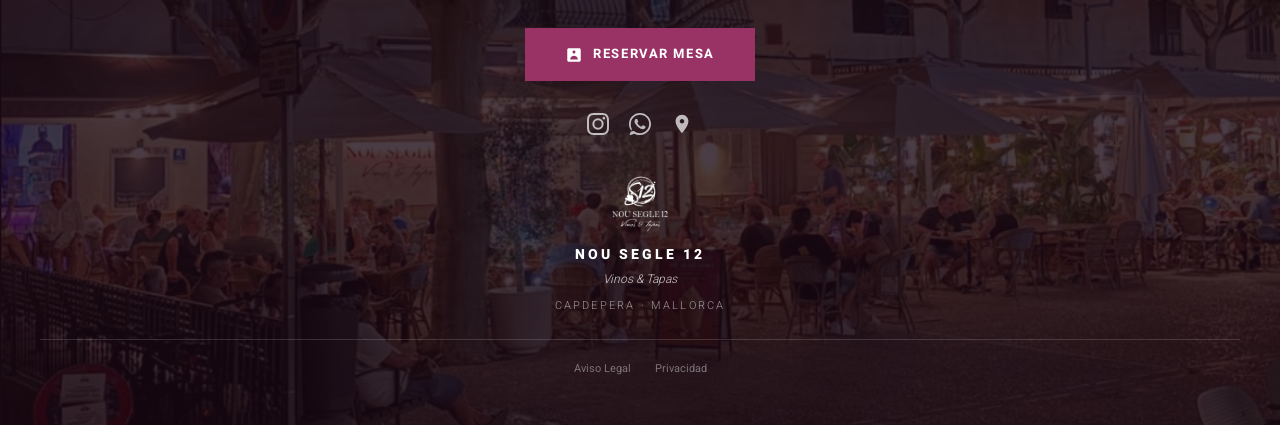
==== commit 471bd414: "Language dropdown, straight button corners, consistent nav across pages - Replace inline lang-switch" ====
--- a/aviso-legal.html
+++ b/aviso-legal.html
@@ -96,14 +96,16 @@
         <li><a href="index.html" data-i18n="nav_home">Inicio</a></li>
         <li><a href="quienes-somos.html" data-i18n="nav_quienes">Quiénes somos</a></li>
         <li><a href="carta.html" data-i18n="nav_carta">Nuestra cocina</a></li>
+        <li><a href="index.html#galeria" data-i18n="nav_galeria">Galería</a></li>
         <li><a href="contacto.html" data-i18n="nav_contacto">Contacto</a></li>
         <li class="nav-icon">
           <a href="https://www.instagram.com/nou_segle_12/" target="_blank" rel="noopener" aria-label="Instagram">
             <svg viewBox="0 0 24 24" fill="currentColor"><path d="M12 2.163c3.204 0 3.584.012 4.85.07 3.252.148 4.771 1.691 4.919 4.919.058 1.265.069 1.645.069 4.849 0 3.205-.012 3.584-.069 4.849-.149 3.225-1.664 4.771-4.919 4.919-1.266.058-1.644.07-4.85.07-3.204 0-3.584-.012-4.849-.07-3.26-.149-4.771-1.699-4.919-4.92-.058-1.265-.07-1.644-.07-4.849 0-3.204.013-3.583.07-4.849.149-3.227 1.664-4.771 4.919-4.919 1.266-.057 1.645-.069 4.849-.069zM12 0C8.741 0 8.333.014 7.053.072 2.695.272.273 2.69.073 7.052.014 8.333 0 8.741 0 12c0 3.259.014 3.668.072 4.948.2 4.358 2.618 6.78 6.98 6.98C8.333 23.986 8.741 24 12 24c3.259 0 3.668-.014 4.948-.072 4.354-.2 6.782-2.618 6.979-6.98.059-1.28.073-1.689.073-4.948 0-3.259-.014-3.667-.072-4.947-.196-4.354-2.617-6.78-6.979-6.98C15.668.014 15.259 0 12 0zm0 5.838a6.162 6.162 0 100 12.324 6.162 6.162 0 000-12.324zM12 16a4 4 0 110-8 4 4 0 010 8zm6.406-11.845a1.44 1.44 0 100 2.881 1.44 1.44 0 000-2.881z"/></svg>
           </a>
         </li>
-        <li>
-          <div class="lang-switch">
+        <li class="lang-dropdown">
+          <button class="lang-dropdown-toggle"><span class="lang-code">ES</span><svg viewBox="0 0 10 6"><path d="M1 1l4 4 4-4" stroke="currentColor" stroke-width="1.5" fill="none"/></svg></button>
+          <div class="lang-dropdown-menu">
             <a href="#" data-lang="es" class="active">ES</a>
             <a href="#" data-lang="de">DE</a>
             <a href="#" data-lang="en">EN</a>
--- a/style.css
+++ b/style.css
@@ -202,7 +202,7 @@
   font-weight: 600;
   font-size: 14px;
   padding: 14px 32px;
-  border-radius: 28px;
+  border-radius: 0;
   border: none;
   cursor: pointer;
   transition: background 0.2s;
@@ -225,7 +225,7 @@
   font-weight: 600;
   font-size: 14px;
   padding: 12px 28px;
-  border-radius: 28px;
+  border-radius: 0;
   border: 2px solid #993366;
   transition: background 0.2s, color 0.2s;
 }
@@ -1092,19 +1092,57 @@
   width: 18px;
   height: 18px;
 }
-.nav-v2-links .lang-switch {
-  display: flex;
-  gap: 6px;
-}
-.nav-v2-links .lang-switch a {
-  font-size: 11px;
+/* Language dropdown */
+.lang-dropdown {
+  position: relative;
+}
+.lang-dropdown-toggle {
+  font-size: 12px;
+  font-weight: 600;
+  letter-spacing: 0.1em;
+  text-transform: uppercase;
+  color: rgba(255,255,255,0.9);
+  cursor: pointer;
+  display: flex;
+  align-items: center;
+  gap: 4px;
+  background: none;
+  border: none;
+  font-family: 'Heebo', sans-serif;
+  padding: 4px 0;
+  transition: color 0.2s;
+}
+.lang-dropdown-toggle:hover { color: #ffffff; }
+.lang-dropdown-toggle svg { width: 10px; height: 10px; transition: transform 0.2s; }
+.lang-dropdown.open .lang-dropdown-toggle svg { transform: rotate(180deg); }
+.nav-v2.scrolled .lang-dropdown-toggle,
+.nav-v2.nav-solid .lang-dropdown-toggle { color: #29211F; }
+.nav-v2.scrolled .lang-dropdown-toggle:hover,
+.nav-v2.nav-solid .lang-dropdown-toggle:hover { color: #993366; }
+.lang-dropdown-menu {
+  display: none;
+  position: absolute;
+  top: calc(100% + 8px);
+  right: 0;
+  background: #ffffff;
+  border: 1px solid #e8ddd4;
+  box-shadow: 0 4px 16px rgba(0,0,0,0.1);
+  min-width: 48px;
+  z-index: 300;
+}
+.lang-dropdown.open .lang-dropdown-menu { display: block; }
+.lang-dropdown-menu a {
+  display: block;
+  padding: 8px 16px;
+  font-size: 12px;
   font-weight: 400;
-  letter-spacing: 0.05em;
-  padding: 2px 4px;
-}
-.nav-v2-links .lang-switch a.active {
-  font-weight: 700;
-}
+  color: #29211F !important;
+  letter-spacing: 0.1em;
+  text-transform: uppercase;
+  transition: background 0.15s, color 0.15s;
+}
+.lang-dropdown-menu a:hover { background: #F7F2EA; color: #993366 !important; }
+.lang-dropdown-menu a.active { font-weight: 700; color: #993366 !important; }
 .nav-v2-btn {
   display: inline-flex;
   align-items: center;
@@ -1484,13 +1522,23 @@
   .nav-v2-links.open a { color: #29211F; font-size: 14px; }
   .nav-v2-links.open a:hover,
   .nav-v2-links.open a.active { color: #993366; }
-  .nav-v2-links.open .lang-switch {
+  .nav-v2-links.open .lang-dropdown {
     padding-top: 12px;
     border-top: 1px solid #ede5df;
+    width: 100%;
+    text-align: center;
+  }
+  .nav-v2-links.open .lang-dropdown-toggle { color: #29211F; justify-content: center; width: 100%; }
+  .nav-v2-links.open .lang-dropdown-menu {
+    position: static;
+    box-shadow: none;
+    border: none;
+    display: flex;
+    gap: 8px;
     justify-content: center;
-    width: 100%;
-  }
-  .nav-v2-links.open .lang-switch a { font-size: 13px; padding: 4px 8px; }
+    margin-top: 8px;
+  }
+  .lang-dropdown.open .lang-dropdown-menu { display: flex; }
 
   .footer-final-cta { font-size: 22px; }
   .footer-final-content { padding: 48px 20px 32px; }
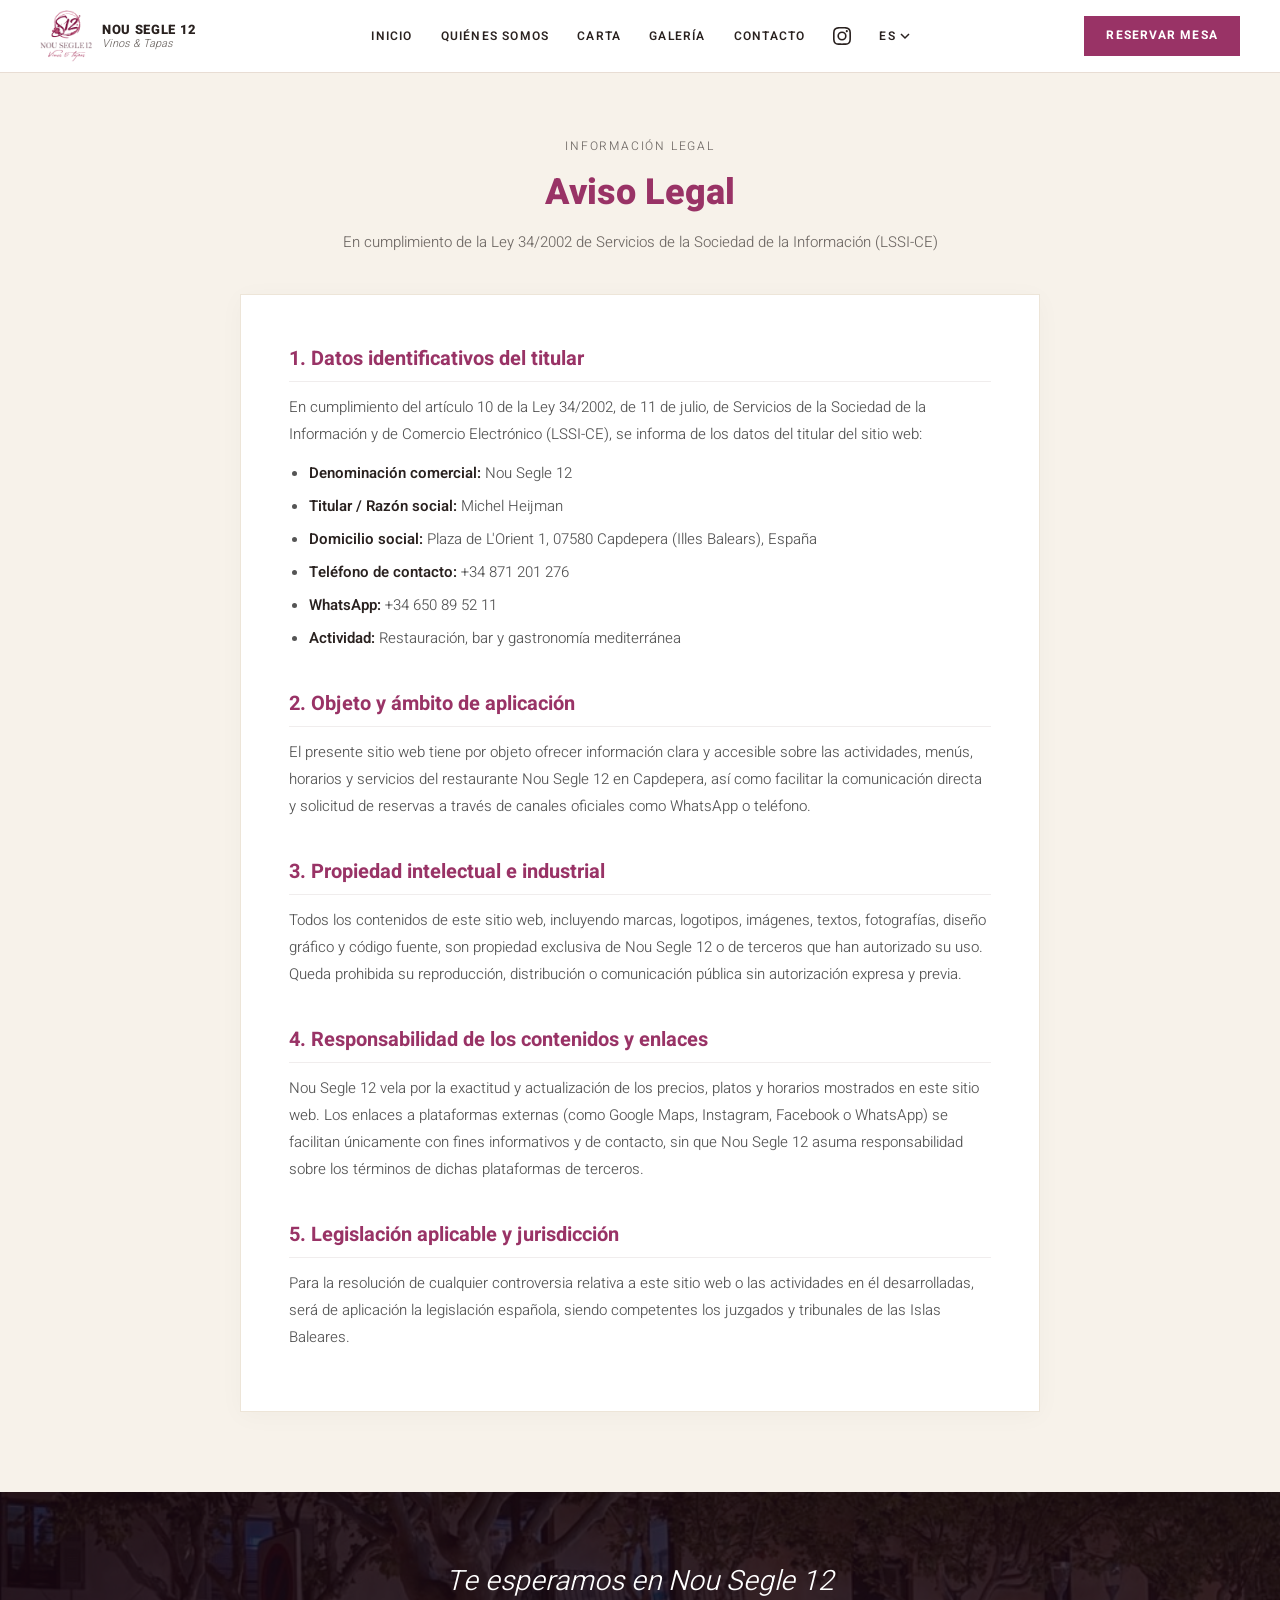
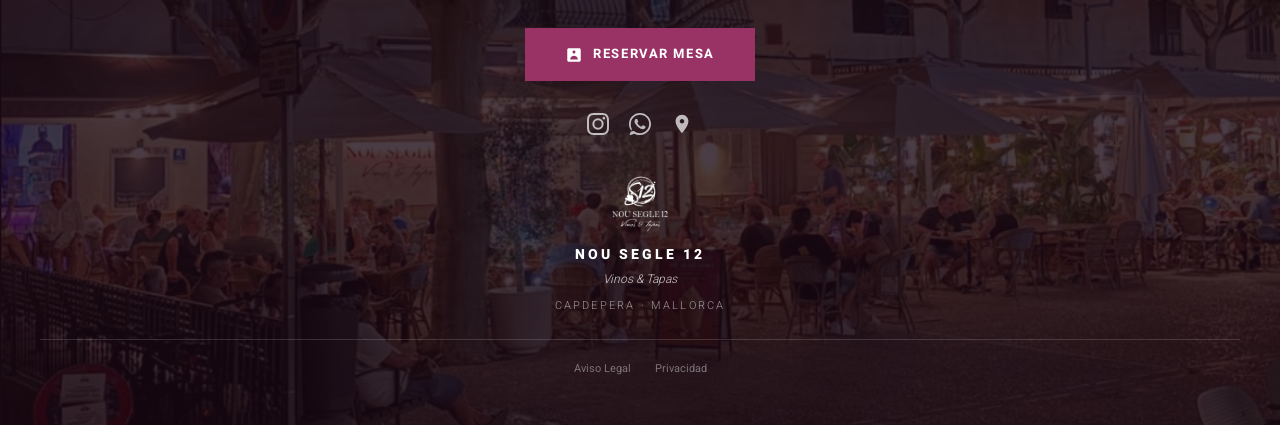
==== commit c3bbf582: "Full audit: fix brand colors, border-radius, and add missing translations Colors: - Replace old rgba" ====
--- a/aviso-legal.html
+++ b/aviso-legal.html
@@ -21,7 +21,7 @@
     }
     .legal-hero p {
       font-size: 15px;
-      color: #7a7a7a;
+      color: #706A66;
       font-weight: 300;
     }
     .legal-container {
@@ -31,7 +31,7 @@
     }
     .legal-card {
       background: #ffffff;
-      border-radius: 14px;
+      border-radius: 0;
       padding: 48px;
       box-shadow: 0 4px 24px rgba(0,0,0,0.03);
       border: 1px solid #ede5d8;
@@ -65,7 +65,7 @@
     }
     .legal-section strong {
       font-weight: 600;
-      color: #3a3a3a;
+      color: #29211F;
     }
     @media (max-width: 768px) {
       .legal-card {
--- a/style.css
+++ b/style.css
@@ -69,7 +69,7 @@
 .nav--transparent .nav-links a.active,
 .nav--transparent .lang-switch a:hover,
 .nav--transparent .lang-switch a.active {
-  color: #C95D93;
+  color: #AF3B75;
 }
 
 .nav--transparent .nav-toggle span {
@@ -161,8 +161,8 @@
   inset: 0;
   background: linear-gradient(
     to top,
-    rgba(89, 16, 61, 0.6) 0%,
-    rgba(89, 16, 61, 0.1) 50%,
+    rgba(153, 51, 102, 0.6) 0%,
+    rgba(153, 51, 102, 0.1) 50%,
     transparent 100%
   );
   z-index: 1;
@@ -196,7 +196,7 @@
   display: inline-flex;
   align-items: center;
   gap: 8px;
-  background: #61a229;
+  background: #993366;
   color: #ffffff;
   font-family: 'Heebo', sans-serif;
   font-weight: 600;
@@ -209,7 +209,7 @@
 }
 
 .btn-whatsapp:hover {
-  background: #528a22;
+  background: #AF3B75;
 }
 
 .btn-whatsapp svg {
@@ -530,7 +530,7 @@
 .lugar-overlay {
   position: absolute;
   inset: 0;
-  background: rgba(89, 16, 61, 0.55);
+  background: rgba(153, 51, 102, 0.55);
 }
 
 .lugar-content {
@@ -683,7 +683,7 @@
   content: '';
   position: absolute;
   inset: 0;
-  background: rgba(89, 16, 61, 0.55);
+  background: rgba(153, 51, 102, 0.55);
 }
 
 .sfeer-band-content {
@@ -706,7 +706,7 @@
   font-size: 13px;
   letter-spacing: 0.15em;
   text-transform: uppercase;
-  color: #C95D93;
+  color: #AF3B75;
   font-weight: 300;
 }
 
@@ -943,7 +943,7 @@
 }
 
 .footer--dark .footer-social a:hover {
-  color: #C95D93;
+  color: #AF3B75;
 }
 
 .footer--dark .footer-links a {
@@ -952,7 +952,7 @@
 }
 
 .footer--dark .footer-links a:hover {
-  color: #C95D93;
+  color: #AF3B75;
 }
 
 .footer-copy {
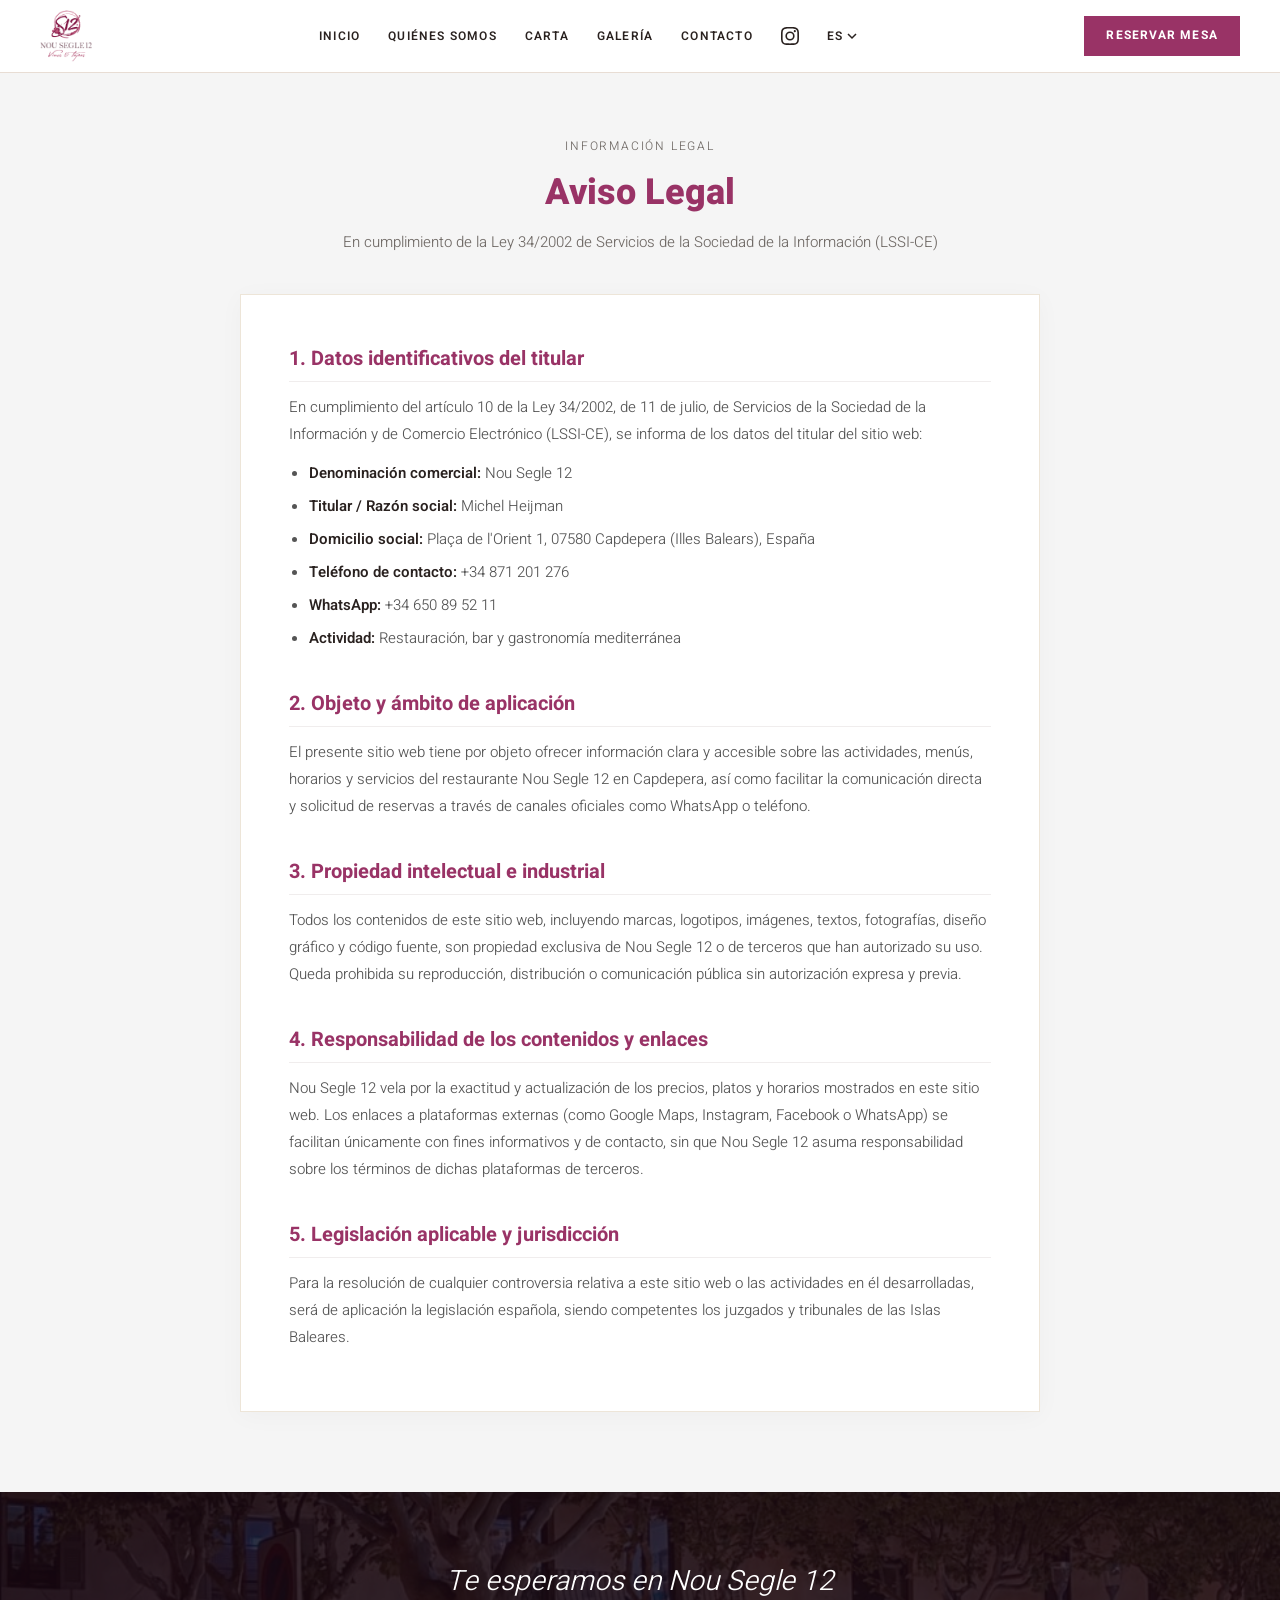
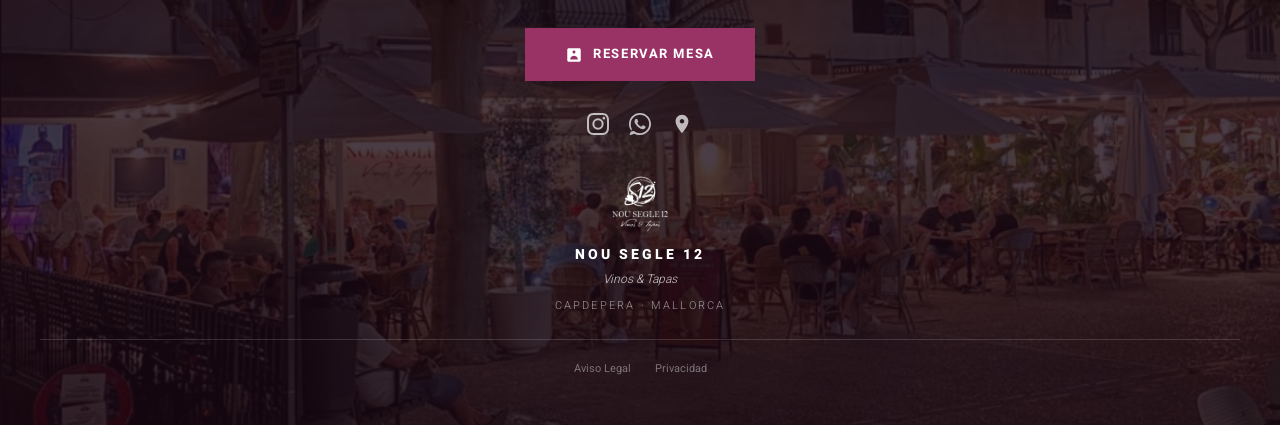
==== commit 1685f485: "Multi-language carta, fix address/maps links site-wide, replace videos - Add data-i18n attributes to" ====
--- a/aviso-legal.html
+++ b/aviso-legal.html
@@ -84,10 +84,6 @@
     <div class="nav-v2-inner">
       <a href="index.html" class="nav-v2-logo">
         <img src="Brand_assets/Images/Nousegle12_logo.png" alt="Nou Segle 12">
-        <div class="nav-v2-logo-tekst">
-          <div class="nav-v2-logo-naam">Nou Segle 12</div>
-          <div class="nav-v2-logo-sub">Vinos &amp; Tapas</div>
-        </div>
       </a>
       <button class="nav-v2-toggle" aria-label="Menu" id="navToggle">
         <span></span><span></span><span></span>
@@ -136,12 +132,12 @@
         <h2 data-i18n="legal_sec1_title">1. Datos identificativos del titular</h2>
         <p data-i18n="legal_sec1_body">En cumplimiento del artículo 10 de la Ley 34/2002, de 11 de julio, de Servicios de la Sociedad de la Información y de Comercio Electrónico (LSSI-CE), se informa de los datos del titular del sitio web:</p>
         <ul>
-          <li><strong>Denominación comercial:</strong> Nou Segle 12</li>
-          <li><strong>Titular / Razón social:</strong> Michel Heijman</li>
-          <li><strong>Domicilio social:</strong> Plaza de L'Orient 1, 07580 Capdepera (Illes Balears), España</li>
-          <li><strong>Teléfono de contacto:</strong> +34 871 201 276</li>
-          <li><strong>WhatsApp:</strong> +34 650 89 52 11</li>
-          <li><strong>Actividad:</strong> Restauración, bar y gastronomía mediterránea</li>
+          <li><strong data-i18n="legal_sec1_li1_label">Denominación comercial:</strong> <span data-i18n="legal_sec1_li1_val">Nou Segle 12</span></li>
+          <li><strong data-i18n="legal_sec1_li2_label">Titular / Razón social:</strong> <span data-i18n="legal_sec1_li2_val">Michel Heijman</span></li>
+          <li><strong data-i18n="legal_sec1_li3_label">Domicilio social:</strong> <span data-i18n="legal_sec1_li3_val">Plaça de l'Orient 1, 07580 Capdepera (Illes Balears), España</span></li>
+          <li><strong data-i18n="legal_sec1_li4_label">Teléfono de contacto:</strong> <span data-i18n="legal_sec1_li4_val">+34 871 201 276</span></li>
+          <li><strong data-i18n="legal_sec1_li5_label">WhatsApp:</strong> <span data-i18n="legal_sec1_li5_val">+34 650 89 52 11</span></li>
+          <li><strong data-i18n="legal_sec1_li6_label">Actividad:</strong> <span data-i18n="legal_sec1_li6_val">Restauración, bar y gastronomía mediterránea</span></li>
         </ul>
       </div>
 
@@ -185,7 +181,7 @@
         <a href="https://wa.me/34650895211" target="_blank" rel="noopener" aria-label="WhatsApp">
           <svg width="22" height="22" viewBox="0 0 24 24" fill="currentColor"><path d="M17.472 14.382c-.297-.149-1.758-.867-2.03-.967-.273-.099-.471-.148-.67.15-.197.297-.767.966-.94 1.164-.173.199-.347.223-.644.075-.297-.15-1.255-.463-2.39-1.475-.883-.788-1.48-1.761-1.653-2.059-.173-.297-.018-.458.13-.606.134-.133.298-.347.446-.52.149-.174.198-.298.298-.497.099-.198.05-.371-.025-.52-.075-.149-.669-1.612-.916-2.207-.242-.579-.487-.5-.669-.51-.173-.008-.371-.01-.57-.01-.198 0-.52.074-.792.372-.272.297-1.04 1.016-1.04 2.479 0 1.462 1.065 2.875 1.213 3.074.149.198 2.096 3.2 5.077 4.487.709.306 1.262.489 1.694.625.712.227 1.36.195 1.871.118.571-.085 1.758-.719 2.006-1.413.248-.694.248-1.289.173-1.413-.074-.124-.272-.198-.57-.347z"/><path d="M12 0C5.373 0 0 5.373 0 12c0 2.625.846 5.059 2.284 7.034L.789 23.492a.5.5 0 00.611.611l4.458-1.495A11.944 11.944 0 0012 24c6.627 0 12-5.373 12-12S18.627 0 12 0zm0 22c-2.37 0-4.567-.818-6.3-2.187l-.44-.362-3.2 1.073 1.073-3.2-.362-.44A9.955 9.955 0 012 12C2 6.486 6.486 2 12 2s10 4.486 10 10-4.486 10-10 10z"/></svg>
         </a>
-        <a href="https://maps.google.com/?q=Plaza+de+L'Orient+1,+07850+Capdepera,+Mallorca" target="_blank" rel="noopener" aria-label="Ubicación">
+        <a href="https://maps.google.com/?q=Plaça+de+l'Orient+1,+07580+Capdepera,+Mallorca" target="_blank" rel="noopener" aria-label="Ubicación">
           <svg width="22" height="22" viewBox="0 0 24 24" fill="currentColor"><path d="M12 2C8.13 2 5 5.13 5 9c0 5.25 7 13 7 13s7-7.75 7-13c0-3.87-3.13-7-7-7zm0 9.5c-1.38 0-2.5-1.12-2.5-2.5s1.12-2.5 2.5-2.5 2.5 1.12 2.5 2.5-1.12 2.5-2.5 2.5z"/></svg>
         </a>
       </div>
--- a/style.css
+++ b/style.css
@@ -19,7 +19,7 @@
   font-size: 16px;
   line-height: 1.6;
   color: #29211F;
-  background: #F7F2EA;
+  background: #F5F5F5;
 }
 
 img {
@@ -54,7 +54,7 @@
 }
 
 .nav--solid {
-  background: #F7F2EA;
+  background: #F5F5F5;
   border-bottom: 1px solid #e8ddd4;
   padding: 10px 40px;
   position: sticky;
@@ -486,7 +486,7 @@
 /* --- Quiénes somos (homepage) --- */
 .quienes-home {
   padding: 72px 40px;
-  background: #F7F2EA;
+  background: #F5F5F5;
 }
 
 .quienes-home-inner {
@@ -610,7 +610,7 @@
 /* --- Praktisch blok --- */
 .praktisch {
   padding: 64px 40px;
-  background: #F7F2EA;
+  background: #F5F5F5;
 }
 
 .praktisch-inner {
@@ -713,7 +713,7 @@
 /* --- Reviews sectie --- */
 .reviews-sectie {
   padding: 72px 40px;
-  background: #F7F2EA;
+  background: #F5F5F5;
 }
 
 .reviews-inner {
@@ -1141,7 +1141,7 @@
   text-transform: uppercase;
   transition: background 0.15s, color 0.15s;
 }
-.lang-dropdown-menu a:hover { background: #F7F2EA; color: #993366 !important; }
+.lang-dropdown-menu a:hover { background: #F5F5F5; color: #993366 !important; }
 .lang-dropdown-menu a.active { font-weight: 700; color: #993366 !important; }
 .nav-v2-btn {
   display: inline-flex;
@@ -1528,17 +1528,17 @@
     width: 100%;
     text-align: center;
   }
-  .nav-v2-links.open .lang-dropdown-toggle { color: #29211F; justify-content: center; width: 100%; }
+  .nav-v2-links.open .lang-dropdown-toggle { display: none !important; }
+  .nav-v2-links.open .lang-dropdown-menu { display: flex !important; }
   .nav-v2-links.open .lang-dropdown-menu {
     position: static;
     box-shadow: none;
     border: none;
     display: flex;
-    gap: 8px;
+    gap: 14px;
     justify-content: center;
-    margin-top: 8px;
-  }
-  .lang-dropdown.open .lang-dropdown-menu { display: flex; }
+    margin-top: 0;
+  }
 
   .footer-final-cta { font-size: 22px; }
   .footer-final-content { padding: 48px 20px 32px; }
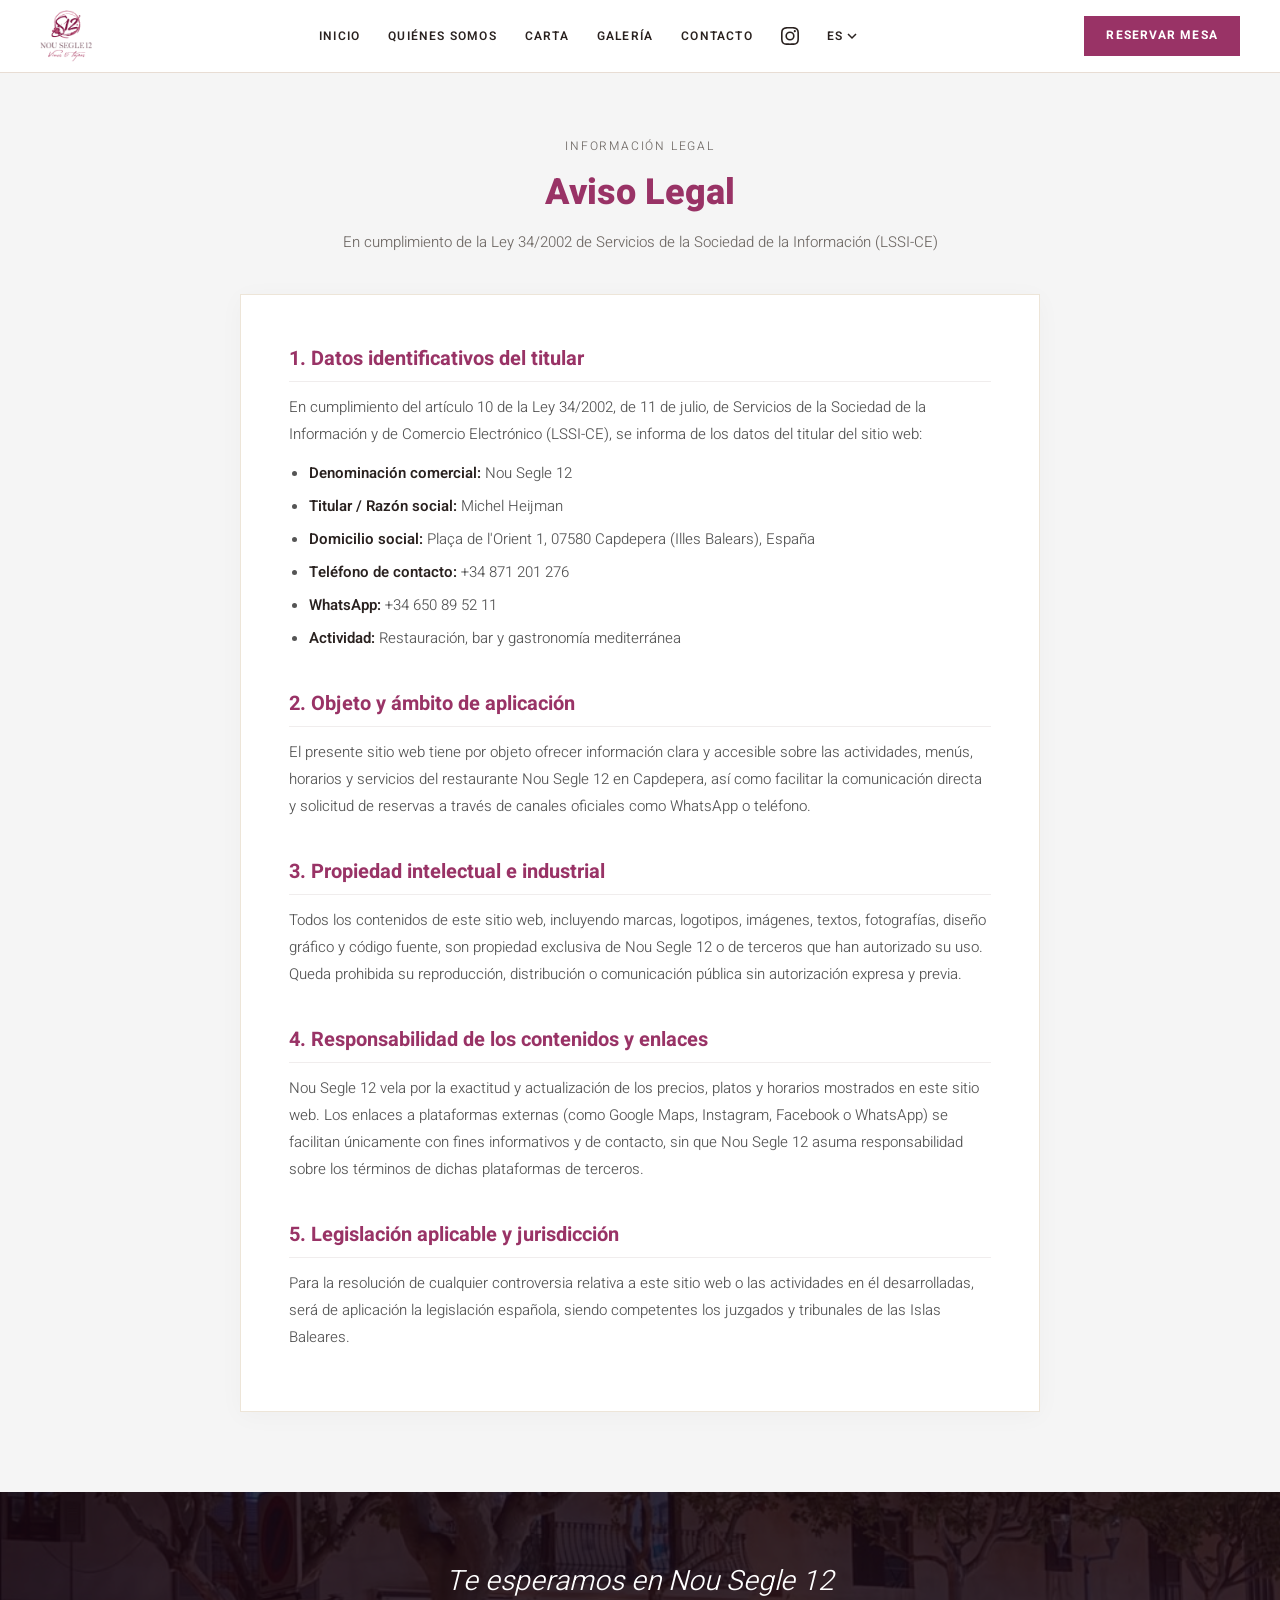
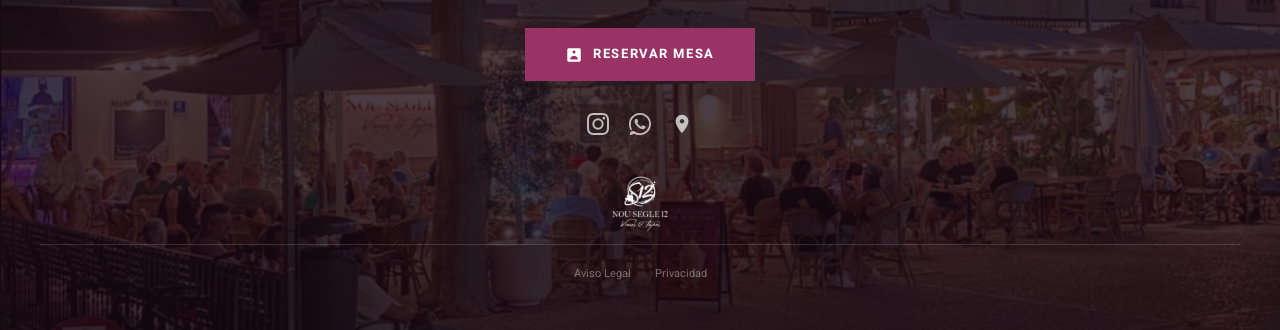
==== commit d2f8d4c1: "Remove duplicate text below logo in footer across all pages Co-Authored-By: Claude Opus 4.6 <noreply" ====
--- a/aviso-legal.html
+++ b/aviso-legal.html
@@ -181,14 +181,11 @@
         <a href="https://wa.me/34650895211" target="_blank" rel="noopener" aria-label="WhatsApp">
           <svg width="22" height="22" viewBox="0 0 24 24" fill="currentColor"><path d="M17.472 14.382c-.297-.149-1.758-.867-2.03-.967-.273-.099-.471-.148-.67.15-.197.297-.767.966-.94 1.164-.173.199-.347.223-.644.075-.297-.15-1.255-.463-2.39-1.475-.883-.788-1.48-1.761-1.653-2.059-.173-.297-.018-.458.13-.606.134-.133.298-.347.446-.52.149-.174.198-.298.298-.497.099-.198.05-.371-.025-.52-.075-.149-.669-1.612-.916-2.207-.242-.579-.487-.5-.669-.51-.173-.008-.371-.01-.57-.01-.198 0-.52.074-.792.372-.272.297-1.04 1.016-1.04 2.479 0 1.462 1.065 2.875 1.213 3.074.149.198 2.096 3.2 5.077 4.487.709.306 1.262.489 1.694.625.712.227 1.36.195 1.871.118.571-.085 1.758-.719 2.006-1.413.248-.694.248-1.289.173-1.413-.074-.124-.272-.198-.57-.347z"/><path d="M12 0C5.373 0 0 5.373 0 12c0 2.625.846 5.059 2.284 7.034L.789 23.492a.5.5 0 00.611.611l4.458-1.495A11.944 11.944 0 0012 24c6.627 0 12-5.373 12-12S18.627 0 12 0zm0 22c-2.37 0-4.567-.818-6.3-2.187l-.44-.362-3.2 1.073 1.073-3.2-.362-.44A9.955 9.955 0 012 12C2 6.486 6.486 2 12 2s10 4.486 10 10-4.486 10-10 10z"/></svg>
         </a>
-        <a href="https://maps.google.com/?q=Plaça+de+l'Orient+1,+07580+Capdepera,+Mallorca" target="_blank" rel="noopener" aria-label="Ubicación">
+        <a href="https://maps.google.com/?q=Nou+Segle+12,+Plaça+de+l'Orient+1,+07580+Capdepera,+Mallorca" target="_blank" rel="noopener" aria-label="Ubicación">
           <svg width="22" height="22" viewBox="0 0 24 24" fill="currentColor"><path d="M12 2C8.13 2 5 5.13 5 9c0 5.25 7 13 7 13s7-7.75 7-13c0-3.87-3.13-7-7-7zm0 9.5c-1.38 0-2.5-1.12-2.5-2.5s1.12-2.5 2.5-2.5 2.5 1.12 2.5 2.5-1.12 2.5-2.5 2.5z"/></svg>
         </a>
       </div>
       <img src="Brand_assets/Images/Nousegle12_logo.png" alt="Nou Segle 12" class="footer-final-logo">
-      <p class="footer-final-naam">NOU SEGLE 12</p>
-      <p class="footer-final-sub">Vinos &amp; Tapas</p>
-      <p class="footer-final-ciudad">CAPDEPERA · MALLORCA</p>
       <div class="footer-final-legal">
         <a href="aviso-legal.html" data-i18n="footer_legal">Aviso Legal</a>
         <a href="privacidad.html" data-i18n="footer_privacy">Privacidad</a>
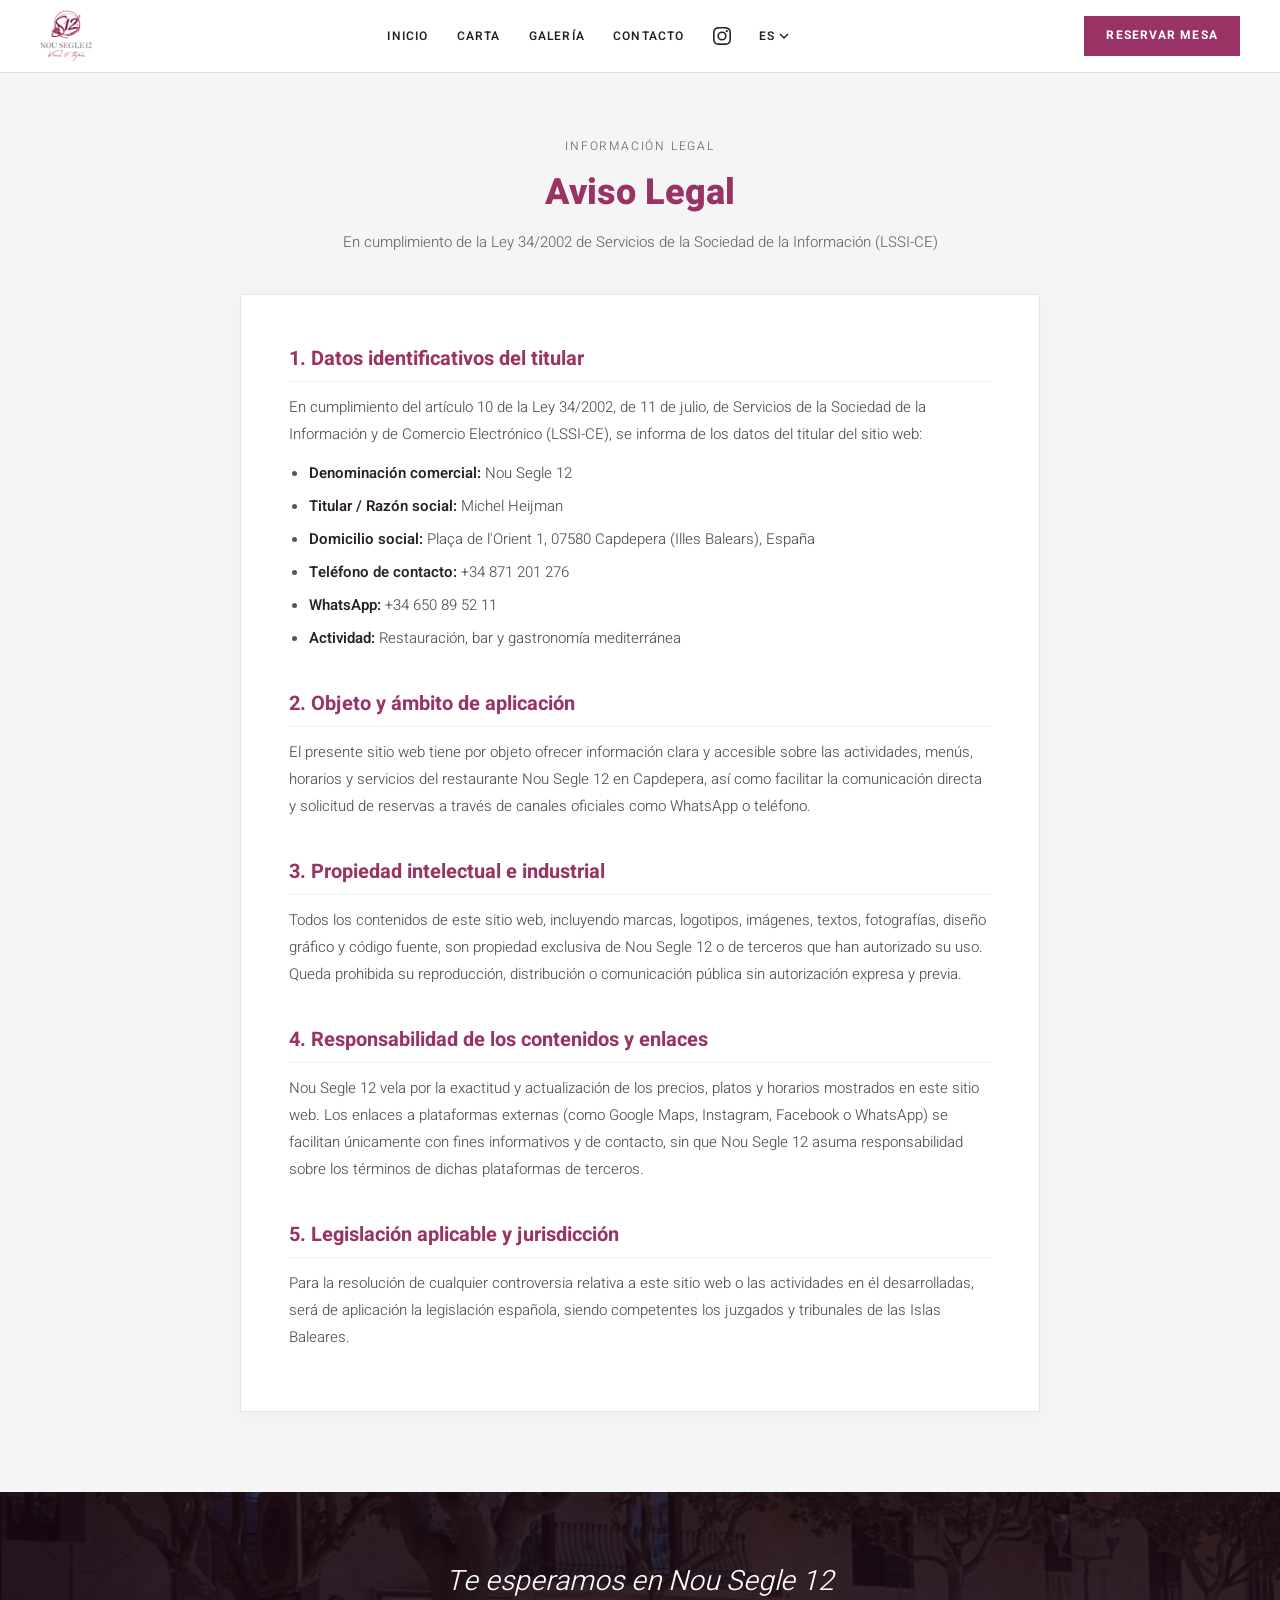
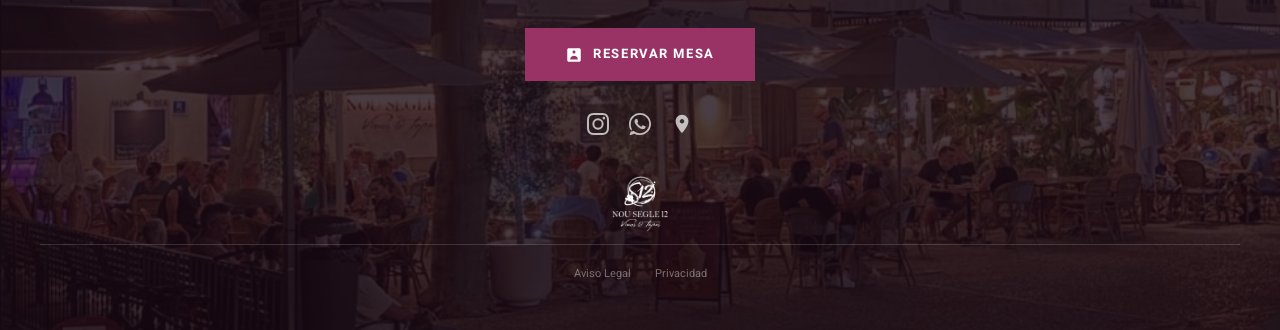
==== commit 27a22ccc: "Remove Quiénes somos nav link from all pages Co-Authored-By: Claude Opus 4.6 <noreply@anthropic.com>" ====
--- a/aviso-legal.html
+++ b/aviso-legal.html
@@ -90,7 +90,7 @@
       </button>
       <ul class="nav-v2-links" id="navLinks">
         <li><a href="index.html" data-i18n="nav_home">Inicio</a></li>
-        <li><a href="quienes-somos.html" data-i18n="nav_quienes">Quiénes somos</a></li>
+
         <li><a href="carta.html" data-i18n="nav_carta">Nuestra cocina</a></li>
         <li><a href="index.html#galeria" data-i18n="nav_galeria">Galería</a></li>
         <li><a href="contacto.html" data-i18n="nav_contacto">Contacto</a></li>
